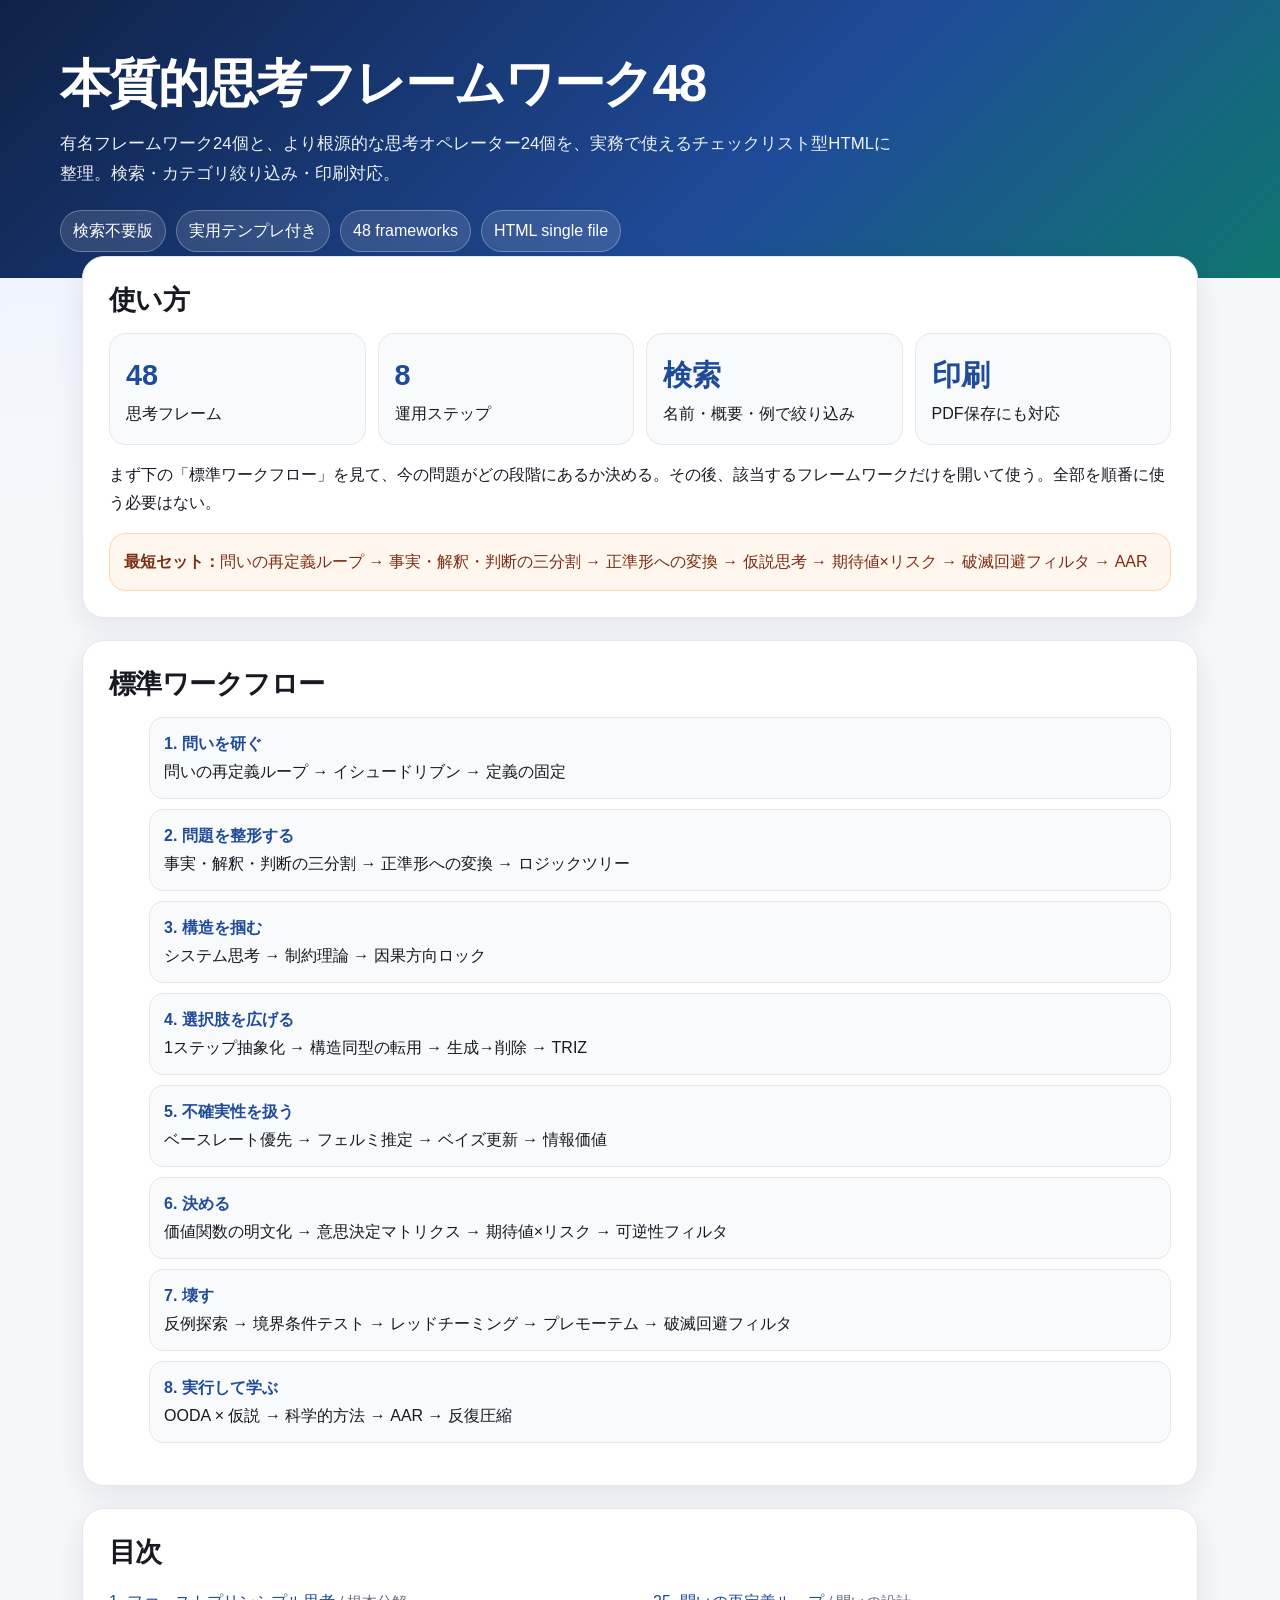
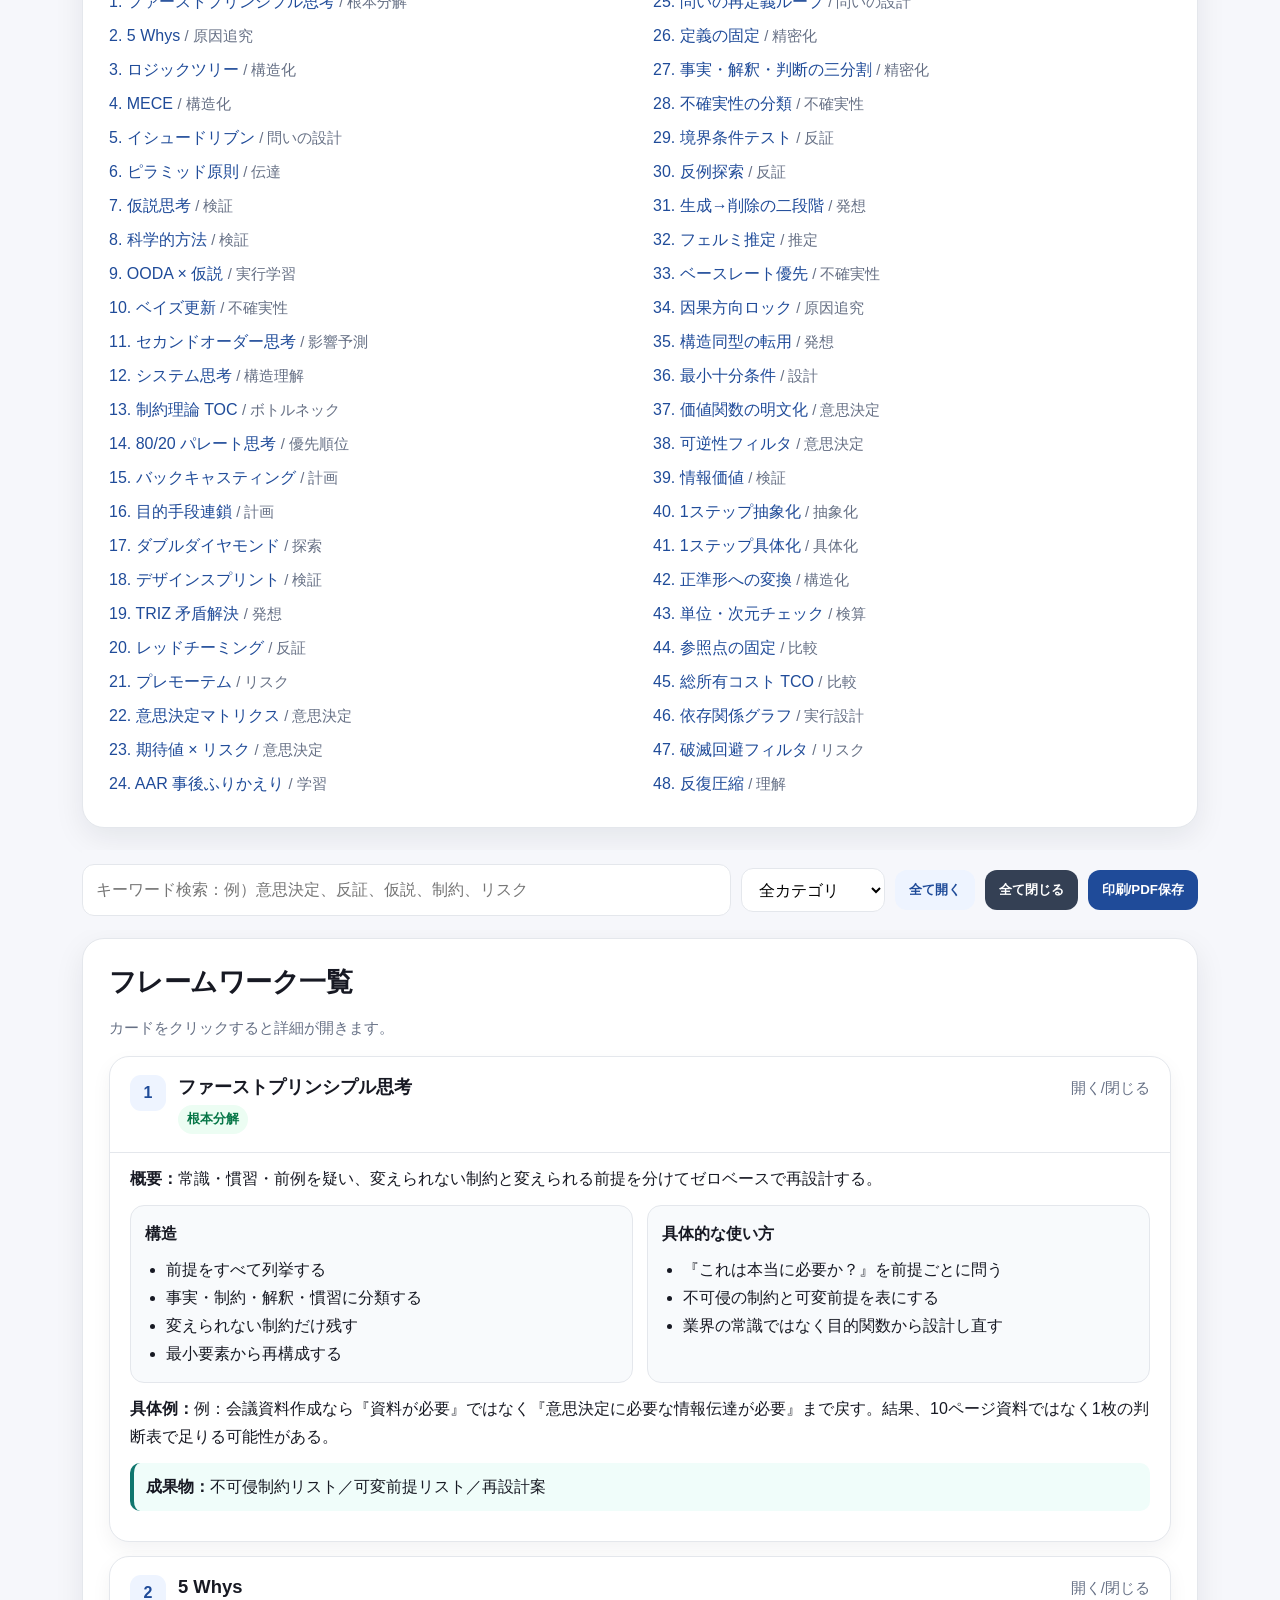
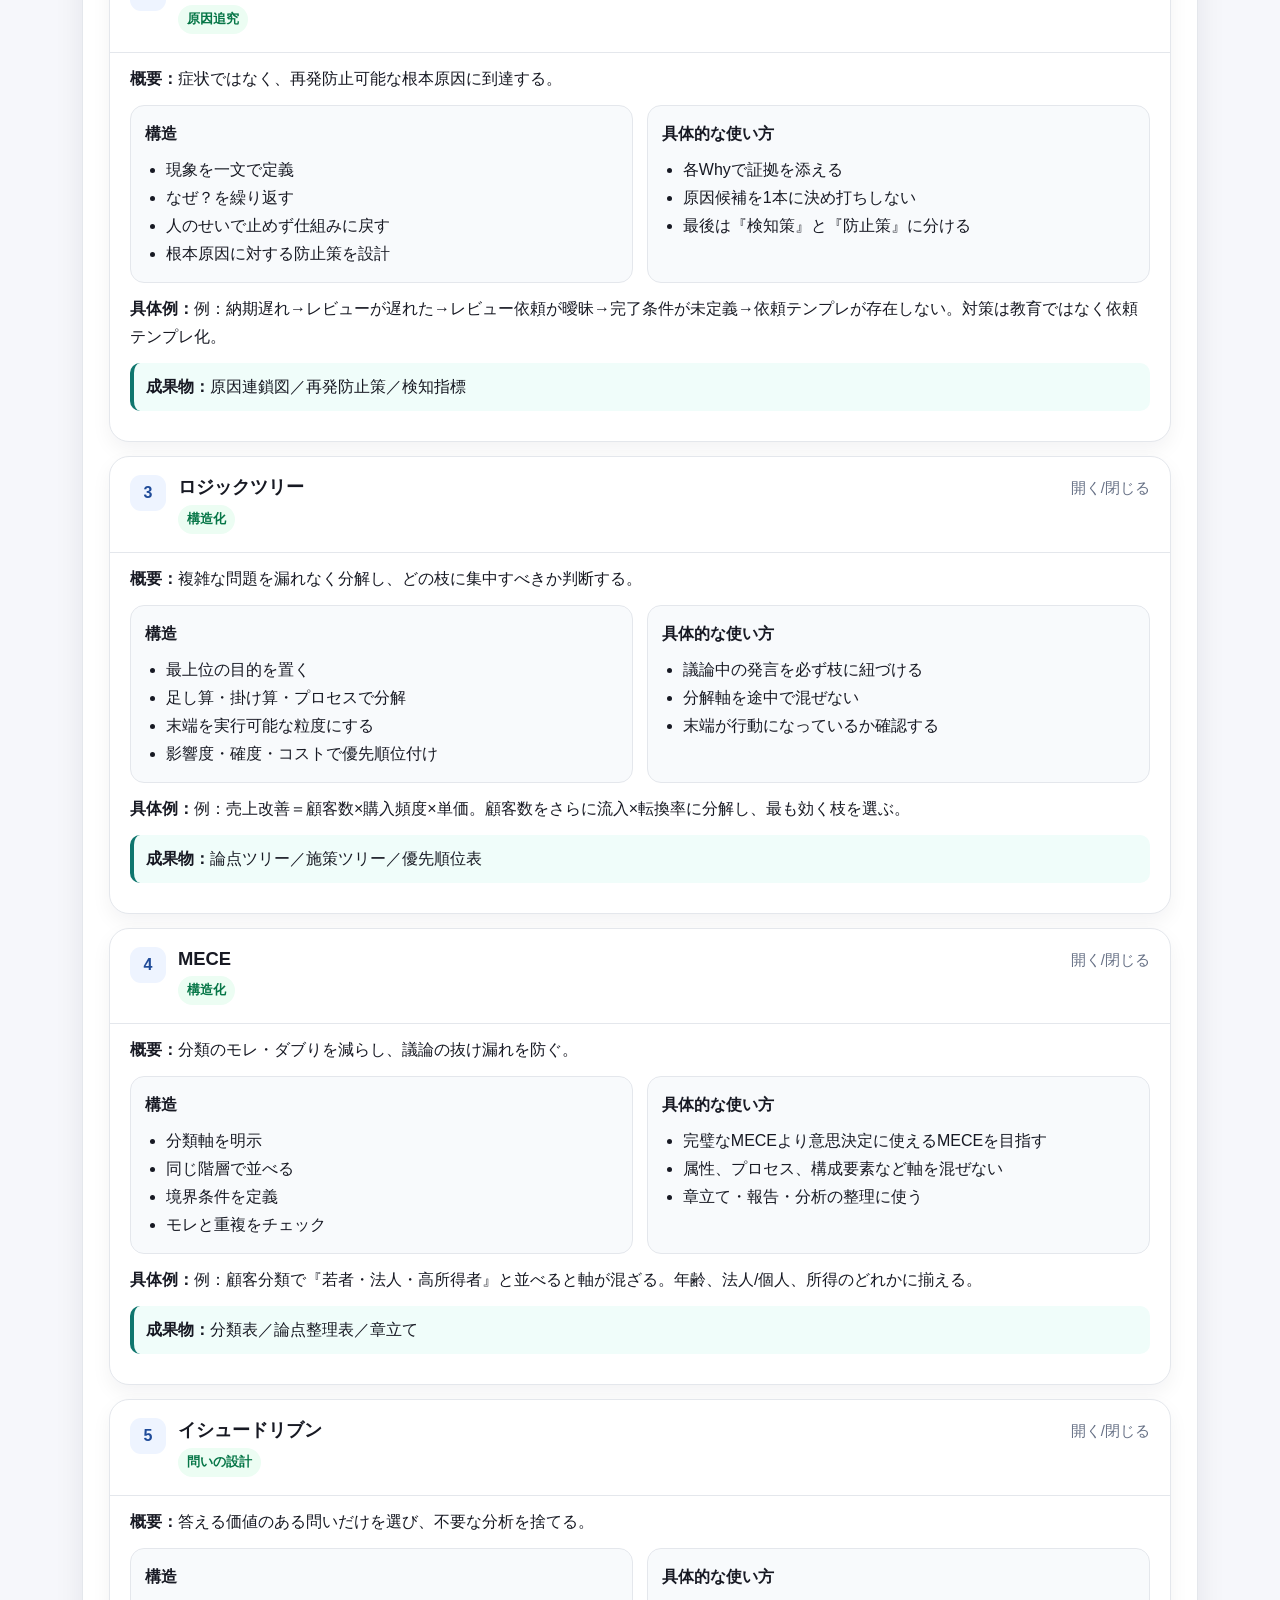
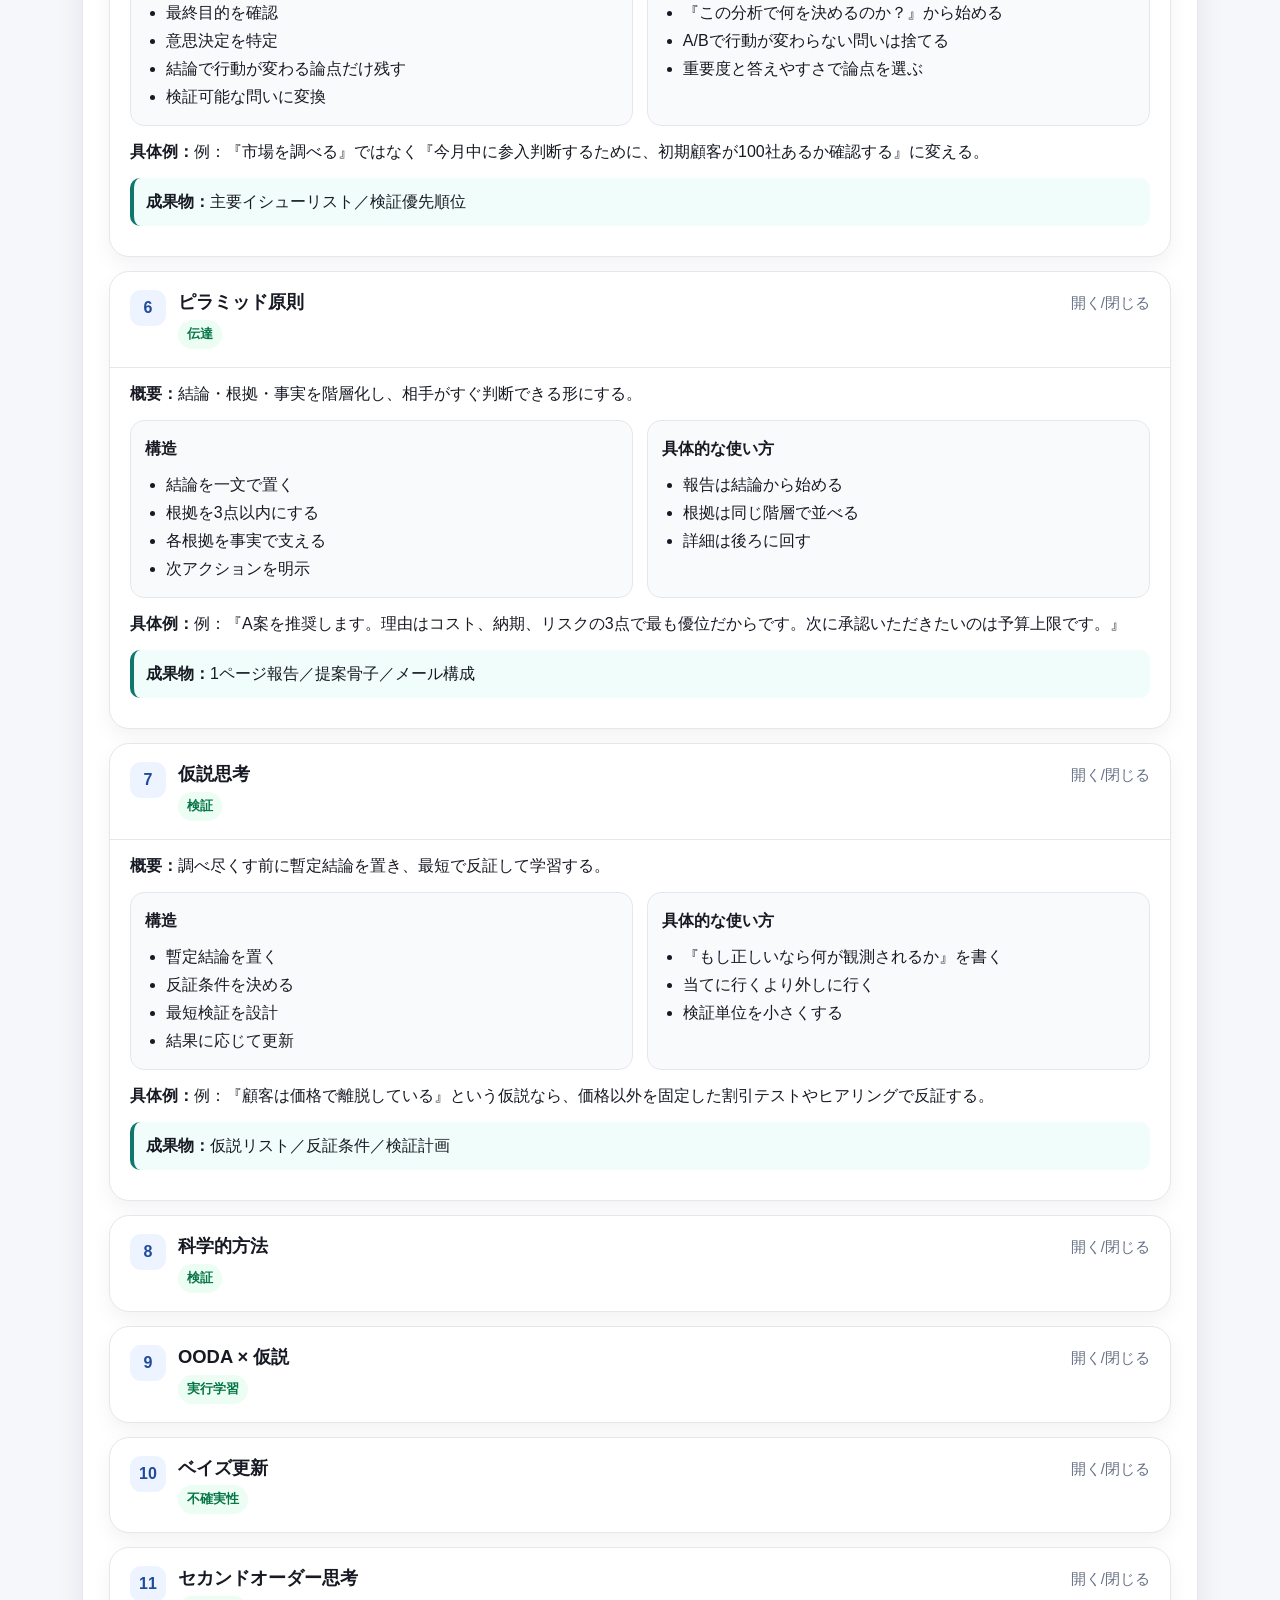
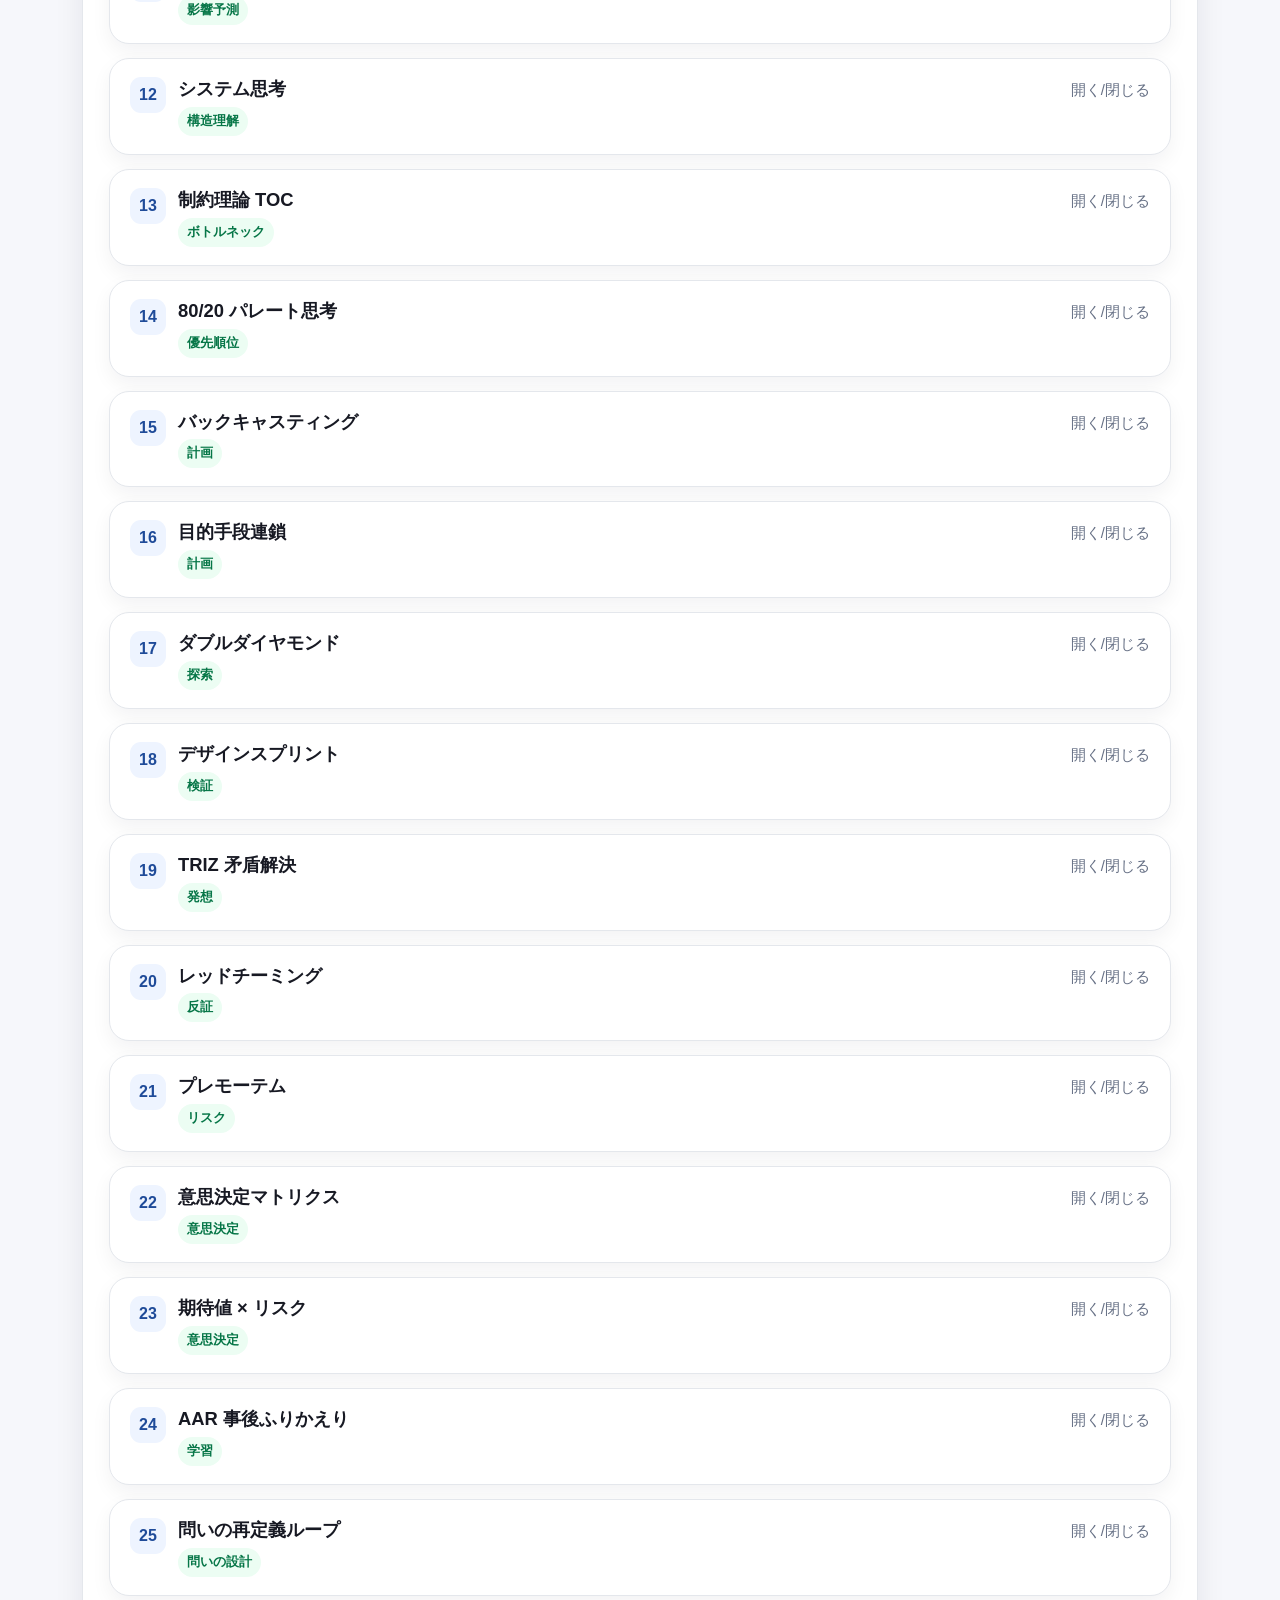
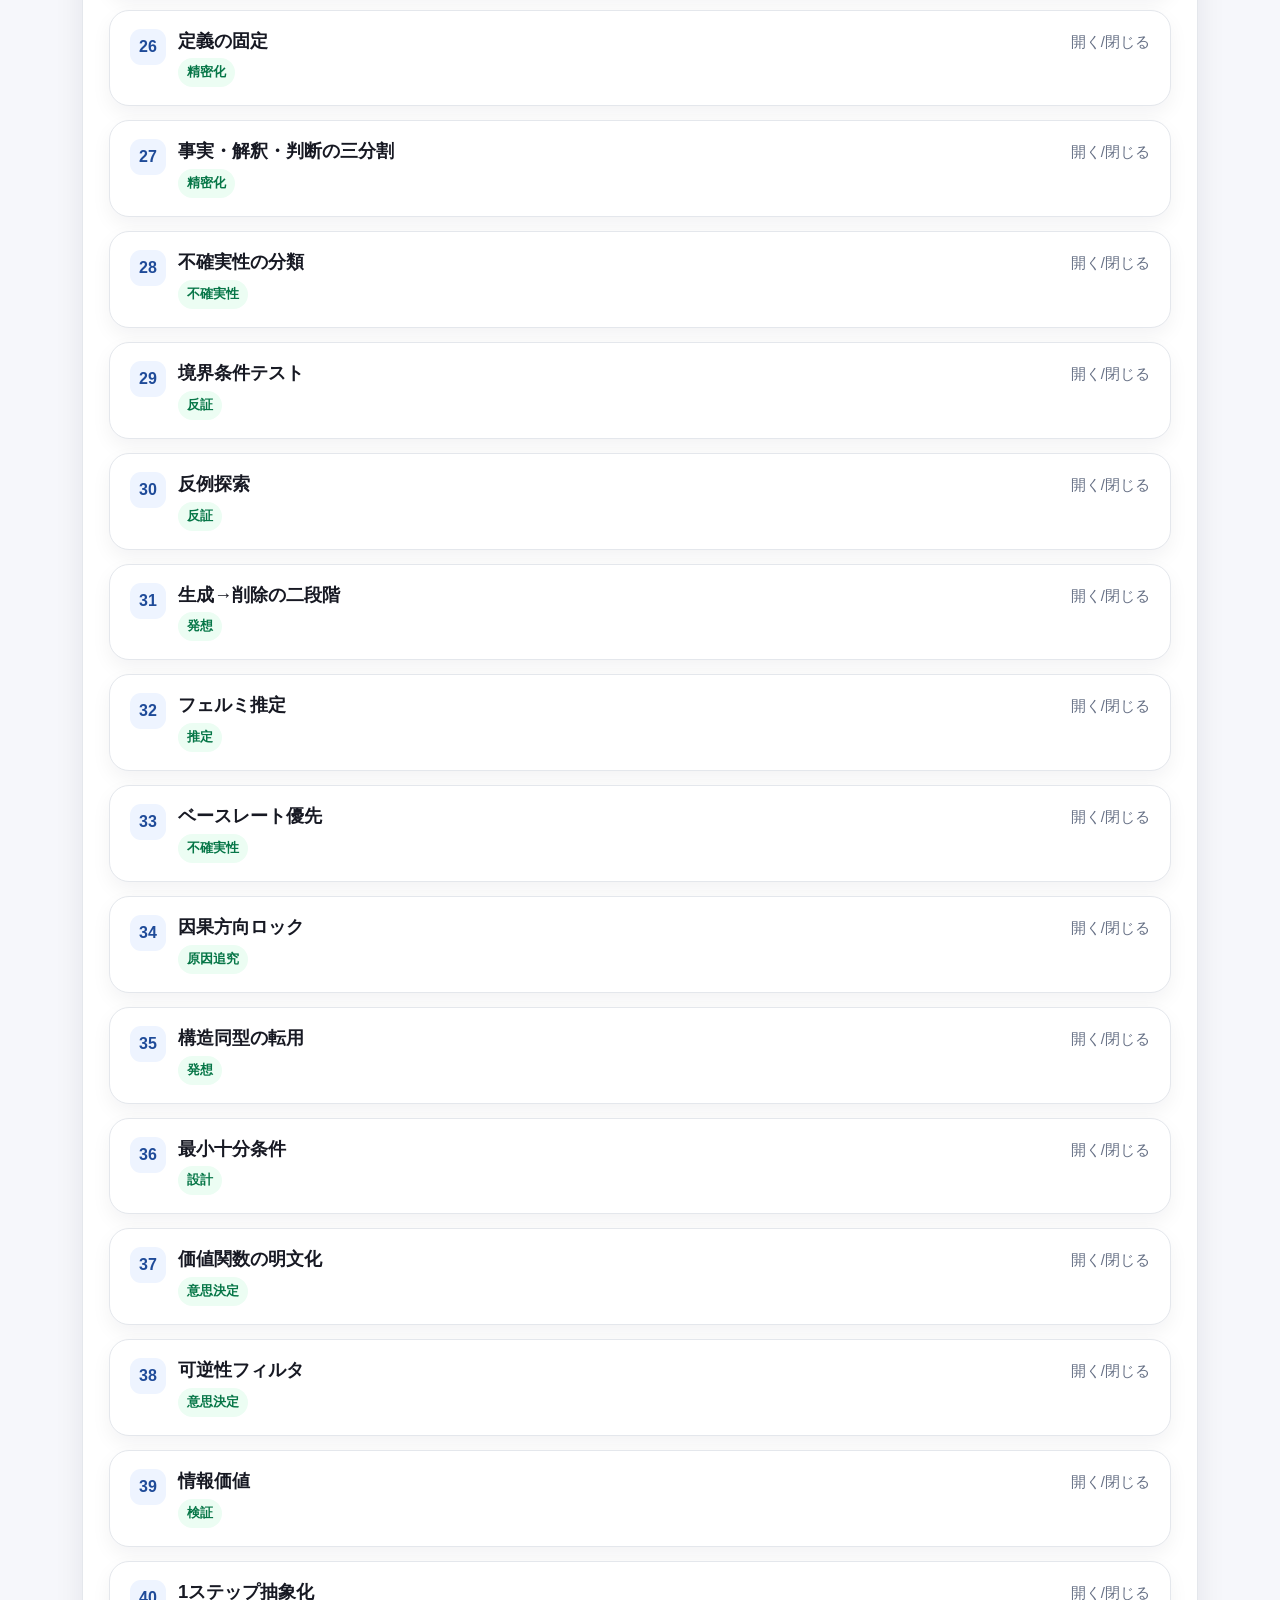
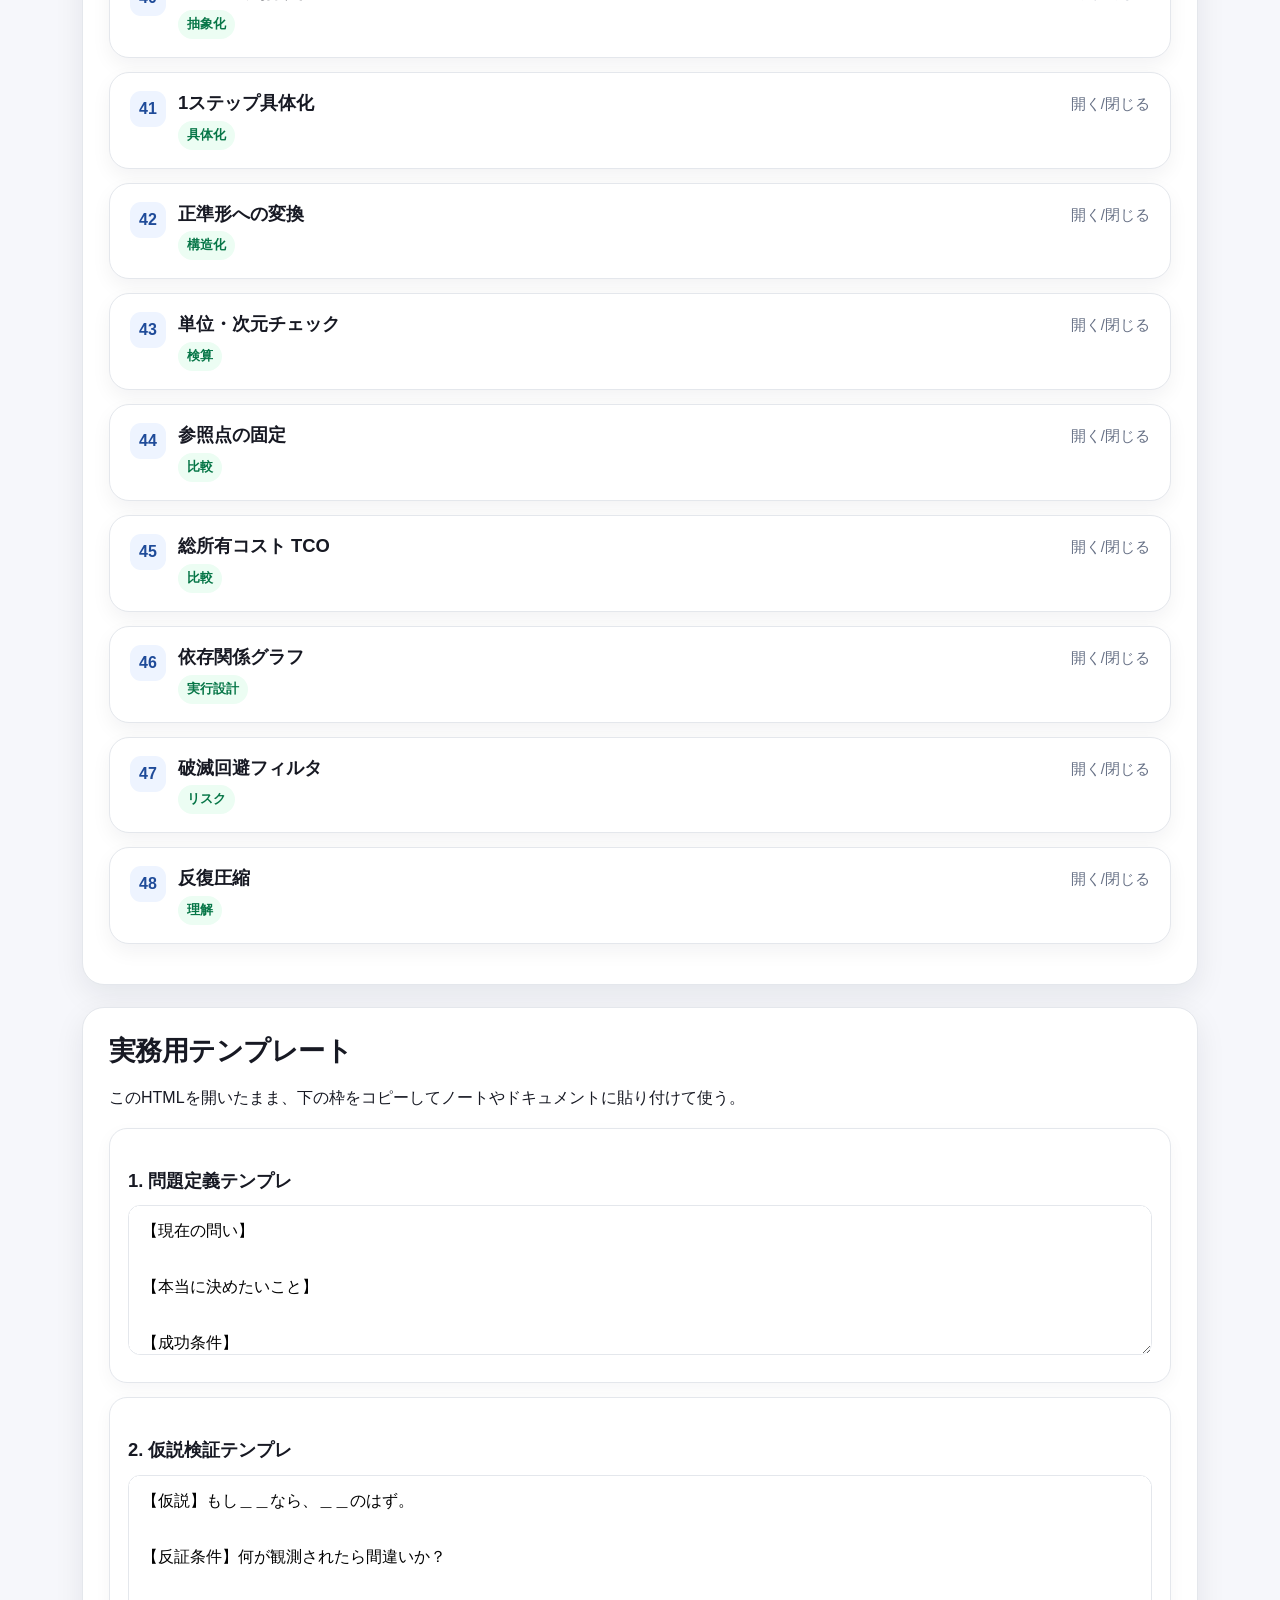
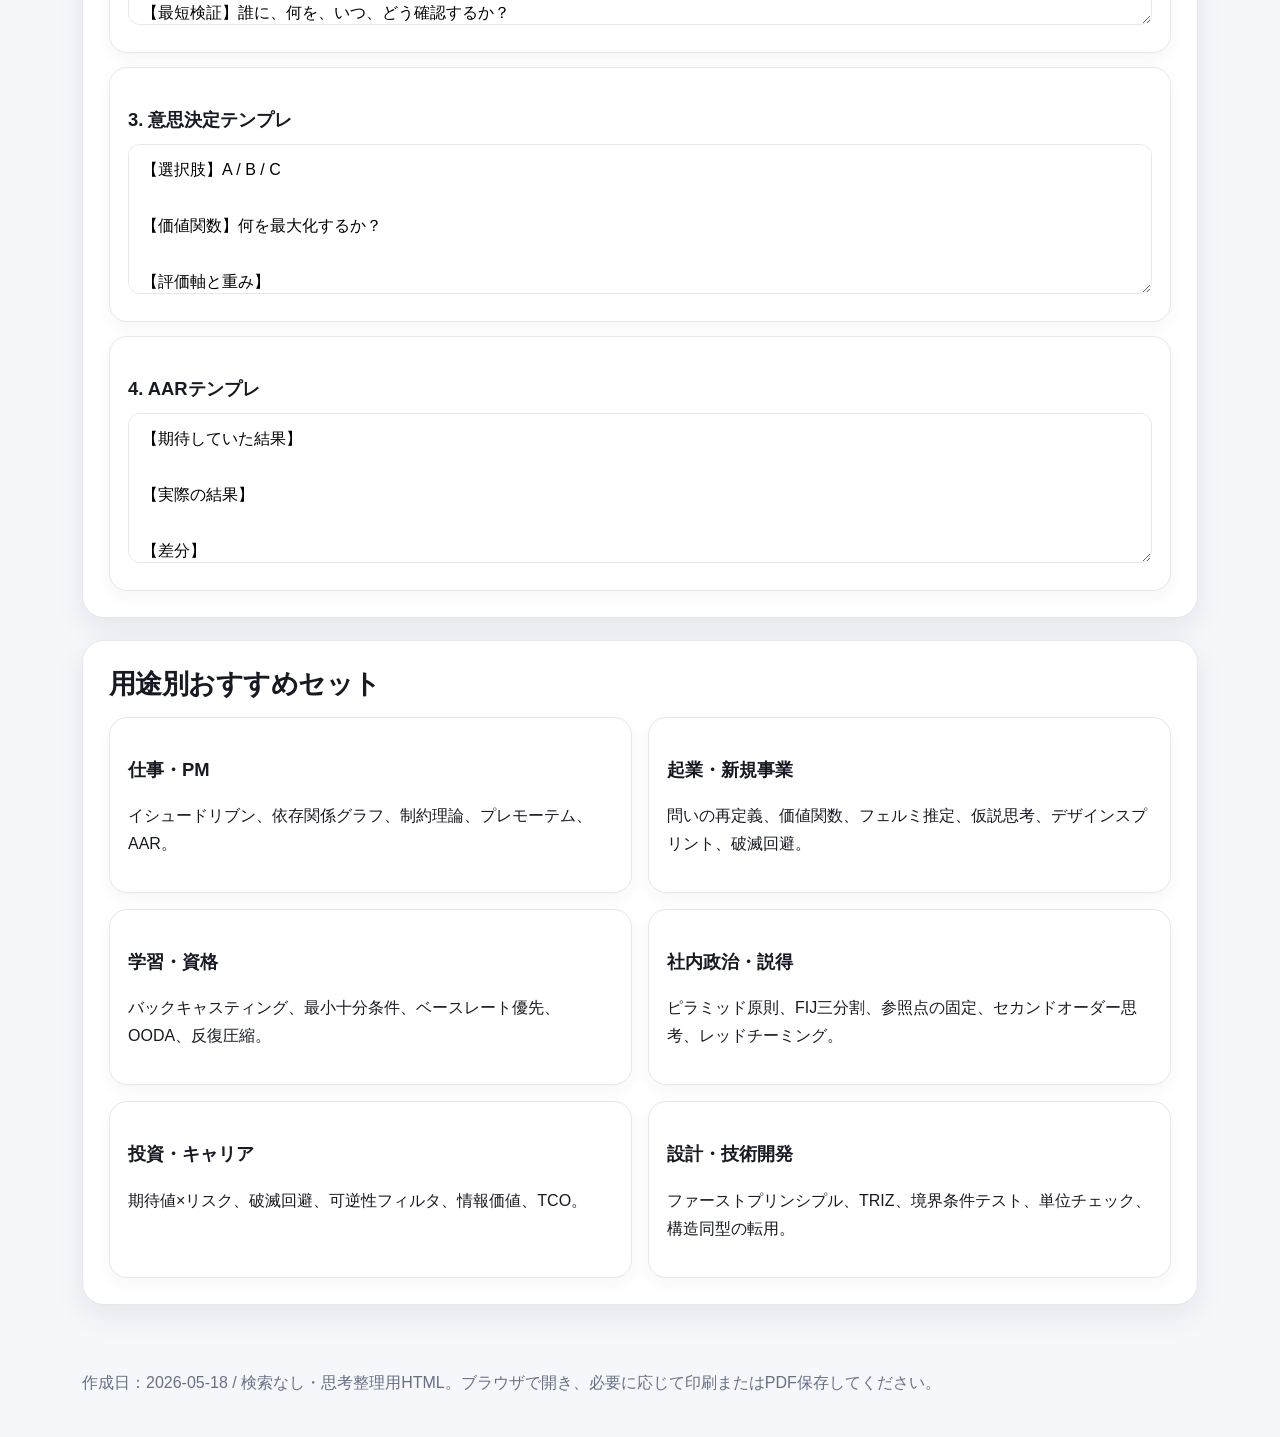
==== preview (1).html @ 5a3516f5 "Add files via upload" ====
<!doctype html>
<html lang="ja">
<head>
<meta charset="utf-8">
<meta name="viewport" content="width=device-width, initial-scale=1">
<title>本質的思考フレームワーク48 実用HTML</title>
<style>
:root {
  --bg: #f6f7fb;
  --panel: #ffffff;
  --text: #171923;
  --muted: #667085;
  --line: #e4e7ec;
  --accent: #1f4b99;
  --accent2: #0f766e;
  --danger: #9f1239;
  --chip: #eef4ff;
  --shadow: 0 10px 30px rgba(16,24,40,.08);
}
* { box-sizing: border-box; }
html { scroll-behavior: smooth; }
body {
  margin: 0;
  font-family: -apple-system, BlinkMacSystemFont, "Segoe UI", "Hiragino Kaku Gothic ProN", "Yu Gothic", Meiryo, sans-serif;
  color: var(--text);
  background: radial-gradient(circle at top left, #e9f2ff 0, transparent 34rem), var(--bg);
  line-height: 1.75;
}
header {
  padding: 56px 22px 26px;
  background: linear-gradient(135deg, #0f2147, #1f4b99 60%, #0f766e);
  color: white;
}
.header-inner { max-width: 1160px; margin: 0 auto; }
h1 { font-size: clamp(2rem, 4vw, 4rem); line-height: 1.1; margin: 0 0 14px; letter-spacing: -0.04em; }
.subtitle { font-size: 1.05rem; opacity: .92; max-width: 840px; }
.meta { display:flex; gap:10px; flex-wrap:wrap; margin-top:22px; }
.meta span { border:1px solid rgba(255,255,255,.28); padding:6px 12px; border-radius:999px; background:rgba(255,255,255,.12); }
main { max-width: 1160px; margin: -22px auto 64px; padding: 0 22px; }
.section { background: var(--panel); border:1px solid var(--line); border-radius: 22px; box-shadow: var(--shadow); padding: 26px; margin-bottom: 22px; }
h2 { font-size: 1.7rem; line-height: 1.25; margin: 0 0 16px; letter-spacing:-.02em; }
h3 { font-size: 1.15rem; margin: 18px 0 8px; }
.grid { display:grid; grid-template-columns: repeat(12, 1fr); gap: 16px; }
.card { grid-column: span 6; border:1px solid var(--line); border-radius:18px; padding:18px; background:#fff; box-shadow:0 6px 18px rgba(16,24,40,.04); }
.card.full { grid-column: 1 / -1; }
@media(max-width: 800px) { .card { grid-column: 1 / -1; } }
.controls { position: sticky; top: 0; z-index: 10; background:rgba(246,247,251,.92); backdrop-filter: blur(10px); padding: 14px 0; margin: 0 0 8px; }
.controls-inner { max-width: 1160px; margin:0 auto; display:flex; gap:10px; flex-wrap:wrap; align-items:center; }
input, select, textarea {
  border:1px solid var(--line); border-radius:12px; padding:11px 13px; font: inherit; background:white; min-height:44px;
}
input[type="search"] { flex: 1 1 320px; }
button, .btn {
  border:0; border-radius:12px; padding:11px 14px; font-weight:700; cursor:pointer; background:var(--accent); color:white; text-decoration:none; display:inline-flex; align-items:center; gap:6px;
}
button.secondary { background:#344054; }
button.ghost { background:#eef4ff; color:#1f4b99; }
.kpis { display:grid; grid-template-columns: repeat(4,1fr); gap:12px; }
.kpi { background:#f8fafc; border:1px solid var(--line); border-radius:16px; padding:16px; }
.kpi b { font-size:1.8rem; display:block; color:var(--accent); }
@media(max-width:800px) { .kpis { grid-template-columns: repeat(2,1fr); } }
.framework { border:1px solid var(--line); border-radius:20px; background:white; margin:14px 0; overflow:hidden; box-shadow:0 8px 20px rgba(16,24,40,.05); }
.fw-head { display:flex; gap:14px; align-items:flex-start; justify-content:space-between; padding:18px 20px; cursor:pointer; }
.fw-title { display:flex; gap:12px; align-items:flex-start; }
.num { width:36px; height:36px; display:grid; place-items:center; border-radius:11px; background:var(--chip); color:var(--accent); font-weight:800; flex:0 0 auto; }
.name { font-weight:800; font-size:1.15rem; line-height:1.35; }
.cat { display:inline-block; margin-top:5px; padding:3px 9px; border-radius:999px; background:#ecfdf3; color:#067647; font-size:.82rem; font-weight:700; }
.fw-body { display:none; border-top:1px solid var(--line); padding: 0 20px 18px; }
.framework.open .fw-body { display:block; }
.framework.hide { display:none; }
.fw-body p { margin: 12px 0; }
.cols { display:grid; grid-template-columns: repeat(2, 1fr); gap:14px; }
@media(max-width:800px) { .cols { grid-template-columns:1fr; } }
.box { background:#f8fafc; border:1px solid var(--line); border-radius:14px; padding:14px; }
ul { margin:8px 0 0; padding-left:1.3rem; }
.output { border-left:4px solid var(--accent2); padding:10px 12px; background:#f0fdfa; border-radius:10px; }
.workflow { counter-reset: step; }
.workflow li { margin: 10px 0; padding:12px 14px; border:1px solid var(--line); border-radius:14px; background:#f8fafc; list-style:none; }
.workflow b { color:var(--accent); }
.template { display:grid; grid-template-columns: repeat(2,1fr); gap:14px; }
@media(max-width:900px) { .template { grid-template-columns:1fr; } }
textarea { width:100%; min-height:150px; resize:vertical; }
.small { color:var(--muted); font-size:.93rem; }
.note { background:#fff7ed; border:1px solid #fed7aa; color:#7c2d12; border-radius:16px; padding:14px; }
footer { max-width:1160px; margin:0 auto 40px; padding:0 22px; color:var(--muted); }
.toc { columns: 2; column-gap: 26px; }
.toc a { display:block; color:#1f4b99; text-decoration:none; padding:3px 0; break-inside: avoid; }
@media(max-width:700px) { .toc { columns:1; } }
mark { background:#fef08a; padding:0 .15em; }
@media print {
  body { background:white; } header { background:#111827 !important; -webkit-print-color-adjust: exact; print-color-adjust: exact; }
  .controls, .no-print { display:none !important; }
  main { margin:20px auto; }
  .section, .framework { box-shadow:none; break-inside: avoid; }
  .fw-body { display:block !important; }
  a { color:inherit; text-decoration:none; }
}
</style>
</head>
<body>
<header>
  <div class="header-inner">
    <h1>本質的思考フレームワーク48</h1>
    <p class="subtitle">有名フレームワーク24個と、より根源的な思考オペレーター24個を、実務で使えるチェックリスト型HTMLに整理。検索・カテゴリ絞り込み・印刷対応。</p>
    <div class="meta"><span>検索不要版</span><span>実用テンプレ付き</span><span>48 frameworks</span><span>HTML single file</span></div>
  </div>
</header>
<main>
  <section class="section">
    <h2>使い方</h2>
    <div class="kpis">
      <div class="kpi"><b>48</b><span>思考フレーム</span></div>
      <div class="kpi"><b>8</b><span>運用ステップ</span></div>
      <div class="kpi"><b>検索</b><span>名前・概要・例で絞り込み</span></div>
      <div class="kpi"><b>印刷</b><span>PDF保存にも対応</span></div>
    </div>
    <p>まず下の「標準ワークフロー」を見て、今の問題がどの段階にあるか決める。その後、該当するフレームワークだけを開いて使う。全部を順番に使う必要はない。</p>
    <div class="note"><b>最短セット：</b>問いの再定義ループ → 事実・解釈・判断の三分割 → 正準形への変換 → 仮説思考 → 期待値×リスク → 破滅回避フィルタ → AAR</div>
  </section>

  <section class="section">
    <h2>標準ワークフロー</h2>
    <ol class="workflow">
      <li><b>1. 問いを研ぐ</b><br>問いの再定義ループ → イシュードリブン → 定義の固定</li><li><b>2. 問題を整形する</b><br>事実・解釈・判断の三分割 → 正準形への変換 → ロジックツリー</li><li><b>3. 構造を掴む</b><br>システム思考 → 制約理論 → 因果方向ロック</li><li><b>4. 選択肢を広げる</b><br>1ステップ抽象化 → 構造同型の転用 → 生成→削除 → TRIZ</li><li><b>5. 不確実性を扱う</b><br>ベースレート優先 → フェルミ推定 → ベイズ更新 → 情報価値</li><li><b>6. 決める</b><br>価値関数の明文化 → 意思決定マトリクス → 期待値×リスク → 可逆性フィルタ</li><li><b>7. 壊す</b><br>反例探索 → 境界条件テスト → レッドチーミング → プレモーテム → 破滅回避フィルタ</li><li><b>8. 実行して学ぶ</b><br>OODA × 仮説 → 科学的方法 → AAR → 反復圧縮</li>
    </ol>
  </section>

  <section class="section">
    <h2>目次</h2>
    <div class="toc">
      <a href="#fw-1">1. ファーストプリンシプル思考 <span class="small">/ 根本分解</span></a><a href="#fw-2">2. 5 Whys <span class="small">/ 原因追究</span></a><a href="#fw-3">3. ロジックツリー <span class="small">/ 構造化</span></a><a href="#fw-4">4. MECE <span class="small">/ 構造化</span></a><a href="#fw-5">5. イシュードリブン <span class="small">/ 問いの設計</span></a><a href="#fw-6">6. ピラミッド原則 <span class="small">/ 伝達</span></a><a href="#fw-7">7. 仮説思考 <span class="small">/ 検証</span></a><a href="#fw-8">8. 科学的方法 <span class="small">/ 検証</span></a><a href="#fw-9">9. OODA × 仮説 <span class="small">/ 実行学習</span></a><a href="#fw-10">10. ベイズ更新 <span class="small">/ 不確実性</span></a><a href="#fw-11">11. セカンドオーダー思考 <span class="small">/ 影響予測</span></a><a href="#fw-12">12. システム思考 <span class="small">/ 構造理解</span></a><a href="#fw-13">13. 制約理論 TOC <span class="small">/ ボトルネック</span></a><a href="#fw-14">14. 80/20 パレート思考 <span class="small">/ 優先順位</span></a><a href="#fw-15">15. バックキャスティング <span class="small">/ 計画</span></a><a href="#fw-16">16. 目的手段連鎖 <span class="small">/ 計画</span></a><a href="#fw-17">17. ダブルダイヤモンド <span class="small">/ 探索</span></a><a href="#fw-18">18. デザインスプリント <span class="small">/ 検証</span></a><a href="#fw-19">19. TRIZ 矛盾解決 <span class="small">/ 発想</span></a><a href="#fw-20">20. レッドチーミング <span class="small">/ 反証</span></a><a href="#fw-21">21. プレモーテム <span class="small">/ リスク</span></a><a href="#fw-22">22. 意思決定マトリクス <span class="small">/ 意思決定</span></a><a href="#fw-23">23. 期待値 × リスク <span class="small">/ 意思決定</span></a><a href="#fw-24">24. AAR 事後ふりかえり <span class="small">/ 学習</span></a><a href="#fw-25">25. 問いの再定義ループ <span class="small">/ 問いの設計</span></a><a href="#fw-26">26. 定義の固定 <span class="small">/ 精密化</span></a><a href="#fw-27">27. 事実・解釈・判断の三分割 <span class="small">/ 精密化</span></a><a href="#fw-28">28. 不確実性の分類 <span class="small">/ 不確実性</span></a><a href="#fw-29">29. 境界条件テスト <span class="small">/ 反証</span></a><a href="#fw-30">30. 反例探索 <span class="small">/ 反証</span></a><a href="#fw-31">31. 生成→削除の二段階 <span class="small">/ 発想</span></a><a href="#fw-32">32. フェルミ推定 <span class="small">/ 推定</span></a><a href="#fw-33">33. ベースレート優先 <span class="small">/ 不確実性</span></a><a href="#fw-34">34. 因果方向ロック <span class="small">/ 原因追究</span></a><a href="#fw-35">35. 構造同型の転用 <span class="small">/ 発想</span></a><a href="#fw-36">36. 最小十分条件 <span class="small">/ 設計</span></a><a href="#fw-37">37. 価値関数の明文化 <span class="small">/ 意思決定</span></a><a href="#fw-38">38. 可逆性フィルタ <span class="small">/ 意思決定</span></a><a href="#fw-39">39. 情報価値 <span class="small">/ 検証</span></a><a href="#fw-40">40. 1ステップ抽象化 <span class="small">/ 抽象化</span></a><a href="#fw-41">41. 1ステップ具体化 <span class="small">/ 具体化</span></a><a href="#fw-42">42. 正準形への変換 <span class="small">/ 構造化</span></a><a href="#fw-43">43. 単位・次元チェック <span class="small">/ 検算</span></a><a href="#fw-44">44. 参照点の固定 <span class="small">/ 比較</span></a><a href="#fw-45">45. 総所有コスト TCO <span class="small">/ 比較</span></a><a href="#fw-46">46. 依存関係グラフ <span class="small">/ 実行設計</span></a><a href="#fw-47">47. 破滅回避フィルタ <span class="small">/ リスク</span></a><a href="#fw-48">48. 反復圧縮 <span class="small">/ 理解</span></a>
    </div>
  </section>

  <div class="controls no-print">
    <div class="controls-inner">
      <input id="search" type="search" placeholder="キーワード検索：例）意思決定、反証、仮説、制約、リスク">
      <select id="category">
        <option value="">全カテゴリ</option>
        <option value="ボトルネック">ボトルネック</option><option value="リスク">リスク</option><option value="不確実性">不確実性</option><option value="伝達">伝達</option><option value="優先順位">優先順位</option><option value="具体化">具体化</option><option value="原因追究">原因追究</option><option value="反証">反証</option><option value="問いの設計">問いの設計</option><option value="学習">学習</option><option value="実行学習">実行学習</option><option value="実行設計">実行設計</option><option value="影響予測">影響予測</option><option value="意思決定">意思決定</option><option value="抽象化">抽象化</option><option value="探索">探索</option><option value="推定">推定</option><option value="根本分解">根本分解</option><option value="検算">検算</option><option value="検証">検証</option><option value="構造化">構造化</option><option value="構造理解">構造理解</option><option value="比較">比較</option><option value="理解">理解</option><option value="発想">発想</option><option value="精密化">精密化</option><option value="計画">計画</option><option value="設計">設計</option>
      </select>
      <button class="ghost" onclick="expandAll()">全て開く</button>
      <button class="secondary" onclick="collapseAll()">全て閉じる</button>
      <button onclick="window.print()">印刷/PDF保存</button>
    </div>
  </div>

  <section class="section" id="frameworks">
    <h2>フレームワーク一覧</h2>
    <p class="small">カードをクリックすると詳細が開きます。</p>
    
    <article class="framework" id="fw-1" data-category="根本分解" data-text="ファーストプリンシプル思考 根本分解 常識・慣習・前例を疑い、変えられない制約と変えられる前提を分けてゼロベースで再設計する。 例：会議資料作成なら『資料が必要』ではなく『意思決定に必要な情報伝達が必要』まで戻す。結果、10ページ資料ではなく1枚の判断表で足りる可能性がある。 前提をすべて列挙する 事実・制約・解釈・慣習に分類する 変えられない制約だけ残す 最小要素から再構成する 『これは本当に必要か？』を前提ごとに問う 不可侵の制約と可変前提を表にする 業界の常識ではなく目的関数から設計し直す">
      <div class="fw-head" onclick="toggleFw(this)">
        <div class="fw-title">
          <div class="num">1</div>
          <div><div class="name">ファーストプリンシプル思考</div><span class="cat">根本分解</span></div>
        </div>
        <div class="small">開く/閉じる</div>
      </div>
      <div class="fw-body">
        <p><b>概要：</b>常識・慣習・前例を疑い、変えられない制約と変えられる前提を分けてゼロベースで再設計する。</p>
        <div class="cols">
          <div class="box"><b>構造</b><ul><li>前提をすべて列挙する</li><li>事実・制約・解釈・慣習に分類する</li><li>変えられない制約だけ残す</li><li>最小要素から再構成する</li></ul></div>
          <div class="box"><b>具体的な使い方</b><ul><li>『これは本当に必要か？』を前提ごとに問う</li><li>不可侵の制約と可変前提を表にする</li><li>業界の常識ではなく目的関数から設計し直す</li></ul></div>
        </div>
        <p><b>具体例：</b>例：会議資料作成なら『資料が必要』ではなく『意思決定に必要な情報伝達が必要』まで戻す。結果、10ページ資料ではなく1枚の判断表で足りる可能性がある。</p>
        <p class="output"><b>成果物：</b>不可侵制約リスト／可変前提リスト／再設計案</p>
      </div>
    </article>
    
    <article class="framework" id="fw-2" data-category="原因追究" data-text="5 whys 原因追究 症状ではなく、再発防止可能な根本原因に到達する。 例：納期遅れ→レビューが遅れた→レビュー依頼が曖昧→完了条件が未定義→依頼テンプレが存在しない。対策は教育ではなく依頼テンプレ化。 現象を一文で定義 なぜ？を繰り返す 人のせいで止めず仕組みに戻す 根本原因に対する防止策を設計 各whyで証拠を添える 原因候補を1本に決め打ちしない 最後は『検知策』と『防止策』に分ける">
      <div class="fw-head" onclick="toggleFw(this)">
        <div class="fw-title">
          <div class="num">2</div>
          <div><div class="name">5 Whys</div><span class="cat">原因追究</span></div>
        </div>
        <div class="small">開く/閉じる</div>
      </div>
      <div class="fw-body">
        <p><b>概要：</b>症状ではなく、再発防止可能な根本原因に到達する。</p>
        <div class="cols">
          <div class="box"><b>構造</b><ul><li>現象を一文で定義</li><li>なぜ？を繰り返す</li><li>人のせいで止めず仕組みに戻す</li><li>根本原因に対する防止策を設計</li></ul></div>
          <div class="box"><b>具体的な使い方</b><ul><li>各Whyで証拠を添える</li><li>原因候補を1本に決め打ちしない</li><li>最後は『検知策』と『防止策』に分ける</li></ul></div>
        </div>
        <p><b>具体例：</b>例：納期遅れ→レビューが遅れた→レビュー依頼が曖昧→完了条件が未定義→依頼テンプレが存在しない。対策は教育ではなく依頼テンプレ化。</p>
        <p class="output"><b>成果物：</b>原因連鎖図／再発防止策／検知指標</p>
      </div>
    </article>
    
    <article class="framework" id="fw-3" data-category="構造化" data-text="ロジックツリー 構造化 複雑な問題を漏れなく分解し、どの枝に集中すべきか判断する。 例：売上改善＝顧客数×購入頻度×単価。顧客数をさらに流入×転換率に分解し、最も効く枝を選ぶ。 最上位の目的を置く 足し算・掛け算・プロセスで分解 末端を実行可能な粒度にする 影響度・確度・コストで優先順位付け 議論中の発言を必ず枝に紐づける 分解軸を途中で混ぜない 末端が行動になっているか確認する">
      <div class="fw-head" onclick="toggleFw(this)">
        <div class="fw-title">
          <div class="num">3</div>
          <div><div class="name">ロジックツリー</div><span class="cat">構造化</span></div>
        </div>
        <div class="small">開く/閉じる</div>
      </div>
      <div class="fw-body">
        <p><b>概要：</b>複雑な問題を漏れなく分解し、どの枝に集中すべきか判断する。</p>
        <div class="cols">
          <div class="box"><b>構造</b><ul><li>最上位の目的を置く</li><li>足し算・掛け算・プロセスで分解</li><li>末端を実行可能な粒度にする</li><li>影響度・確度・コストで優先順位付け</li></ul></div>
          <div class="box"><b>具体的な使い方</b><ul><li>議論中の発言を必ず枝に紐づける</li><li>分解軸を途中で混ぜない</li><li>末端が行動になっているか確認する</li></ul></div>
        </div>
        <p><b>具体例：</b>例：売上改善＝顧客数×購入頻度×単価。顧客数をさらに流入×転換率に分解し、最も効く枝を選ぶ。</p>
        <p class="output"><b>成果物：</b>論点ツリー／施策ツリー／優先順位表</p>
      </div>
    </article>
    
    <article class="framework" id="fw-4" data-category="構造化" data-text="mece 構造化 分類のモレ・ダブりを減らし、議論の抜け漏れを防ぐ。 例：顧客分類で『若者・法人・高所得者』と並べると軸が混ざる。年齢、法人/個人、所得のどれかに揃える。 分類軸を明示 同じ階層で並べる 境界条件を定義 モレと重複をチェック 完璧なmeceより意思決定に使えるmeceを目指す 属性、プロセス、構成要素など軸を混ぜない 章立て・報告・分析の整理に使う">
      <div class="fw-head" onclick="toggleFw(this)">
        <div class="fw-title">
          <div class="num">4</div>
          <div><div class="name">MECE</div><span class="cat">構造化</span></div>
        </div>
        <div class="small">開く/閉じる</div>
      </div>
      <div class="fw-body">
        <p><b>概要：</b>分類のモレ・ダブりを減らし、議論の抜け漏れを防ぐ。</p>
        <div class="cols">
          <div class="box"><b>構造</b><ul><li>分類軸を明示</li><li>同じ階層で並べる</li><li>境界条件を定義</li><li>モレと重複をチェック</li></ul></div>
          <div class="box"><b>具体的な使い方</b><ul><li>完璧なMECEより意思決定に使えるMECEを目指す</li><li>属性、プロセス、構成要素など軸を混ぜない</li><li>章立て・報告・分析の整理に使う</li></ul></div>
        </div>
        <p><b>具体例：</b>例：顧客分類で『若者・法人・高所得者』と並べると軸が混ざる。年齢、法人/個人、所得のどれかに揃える。</p>
        <p class="output"><b>成果物：</b>分類表／論点整理表／章立て</p>
      </div>
    </article>
    
    <article class="framework" id="fw-5" data-category="問いの設計" data-text="イシュードリブン 問いの設計 答える価値のある問いだけを選び、不要な分析を捨てる。 例：『市場を調べる』ではなく『今月中に参入判断するために、初期顧客が100社あるか確認する』に変える。 最終目的を確認 意思決定を特定 結論で行動が変わる論点だけ残す 検証可能な問いに変換 『この分析で何を決めるのか？』から始める a/bで行動が変わらない問いは捨てる 重要度と答えやすさで論点を選ぶ">
      <div class="fw-head" onclick="toggleFw(this)">
        <div class="fw-title">
          <div class="num">5</div>
          <div><div class="name">イシュードリブン</div><span class="cat">問いの設計</span></div>
        </div>
        <div class="small">開く/閉じる</div>
      </div>
      <div class="fw-body">
        <p><b>概要：</b>答える価値のある問いだけを選び、不要な分析を捨てる。</p>
        <div class="cols">
          <div class="box"><b>構造</b><ul><li>最終目的を確認</li><li>意思決定を特定</li><li>結論で行動が変わる論点だけ残す</li><li>検証可能な問いに変換</li></ul></div>
          <div class="box"><b>具体的な使い方</b><ul><li>『この分析で何を決めるのか？』から始める</li><li>A/Bで行動が変わらない問いは捨てる</li><li>重要度と答えやすさで論点を選ぶ</li></ul></div>
        </div>
        <p><b>具体例：</b>例：『市場を調べる』ではなく『今月中に参入判断するために、初期顧客が100社あるか確認する』に変える。</p>
        <p class="output"><b>成果物：</b>主要イシューリスト／検証優先順位</p>
      </div>
    </article>
    
    <article class="framework" id="fw-6" data-category="伝達" data-text="ピラミッド原則 伝達 結論・根拠・事実を階層化し、相手がすぐ判断できる形にする。 例：『a案を推奨します。理由はコスト、納期、リスクの3点で最も優位だからです。次に承認いただきたいのは予算上限です。』 結論を一文で置く 根拠を3点以内にする 各根拠を事実で支える 次アクションを明示 報告は結論から始める 根拠は同じ階層で並べる 詳細は後ろに回す">
      <div class="fw-head" onclick="toggleFw(this)">
        <div class="fw-title">
          <div class="num">6</div>
          <div><div class="name">ピラミッド原則</div><span class="cat">伝達</span></div>
        </div>
        <div class="small">開く/閉じる</div>
      </div>
      <div class="fw-body">
        <p><b>概要：</b>結論・根拠・事実を階層化し、相手がすぐ判断できる形にする。</p>
        <div class="cols">
          <div class="box"><b>構造</b><ul><li>結論を一文で置く</li><li>根拠を3点以内にする</li><li>各根拠を事実で支える</li><li>次アクションを明示</li></ul></div>
          <div class="box"><b>具体的な使い方</b><ul><li>報告は結論から始める</li><li>根拠は同じ階層で並べる</li><li>詳細は後ろに回す</li></ul></div>
        </div>
        <p><b>具体例：</b>例：『A案を推奨します。理由はコスト、納期、リスクの3点で最も優位だからです。次に承認いただきたいのは予算上限です。』</p>
        <p class="output"><b>成果物：</b>1ページ報告／提案骨子／メール構成</p>
      </div>
    </article>
    
    <article class="framework" id="fw-7" data-category="検証" data-text="仮説思考 検証 調べ尽くす前に暫定結論を置き、最短で反証して学習する。 例：『顧客は価格で離脱している』という仮説なら、価格以外を固定した割引テストやヒアリングで反証する。 暫定結論を置く 反証条件を決める 最短検証を設計 結果に応じて更新 『もし正しいなら何が観測されるか』を書く 当てに行くより外しに行く 検証単位を小さくする">
      <div class="fw-head" onclick="toggleFw(this)">
        <div class="fw-title">
          <div class="num">7</div>
          <div><div class="name">仮説思考</div><span class="cat">検証</span></div>
        </div>
        <div class="small">開く/閉じる</div>
      </div>
      <div class="fw-body">
        <p><b>概要：</b>調べ尽くす前に暫定結論を置き、最短で反証して学習する。</p>
        <div class="cols">
          <div class="box"><b>構造</b><ul><li>暫定結論を置く</li><li>反証条件を決める</li><li>最短検証を設計</li><li>結果に応じて更新</li></ul></div>
          <div class="box"><b>具体的な使い方</b><ul><li>『もし正しいなら何が観測されるか』を書く</li><li>当てに行くより外しに行く</li><li>検証単位を小さくする</li></ul></div>
        </div>
        <p><b>具体例：</b>例：『顧客は価格で離脱している』という仮説なら、価格以外を固定した割引テストやヒアリングで反証する。</p>
        <p class="output"><b>成果物：</b>仮説リスト／反証条件／検証計画</p>
      </div>
    </article>
    
    <article class="framework" id="fw-8" data-category="検証" data-text="科学的方法 検証 観察・仮説・実験・解釈を分け、再現性ある学習を行う。 例：業務改善案を全体導入せず、1チームだけで2週間試し、処理時間とミス率を比較する。 観察 仮説 実験 結果 解釈 次の仮説 対照群または比較対象を置く 結果と解釈を混ぜない 失敗も学習として記録する">
      <div class="fw-head" onclick="toggleFw(this)">
        <div class="fw-title">
          <div class="num">8</div>
          <div><div class="name">科学的方法</div><span class="cat">検証</span></div>
        </div>
        <div class="small">開く/閉じる</div>
      </div>
      <div class="fw-body">
        <p><b>概要：</b>観察・仮説・実験・解釈を分け、再現性ある学習を行う。</p>
        <div class="cols">
          <div class="box"><b>構造</b><ul><li>観察</li><li>仮説</li><li>実験</li><li>結果</li><li>解釈</li><li>次の仮説</li></ul></div>
          <div class="box"><b>具体的な使い方</b><ul><li>対照群または比較対象を置く</li><li>結果と解釈を混ぜない</li><li>失敗も学習として記録する</li></ul></div>
        </div>
        <p><b>具体例：</b>例：業務改善案を全体導入せず、1チームだけで2週間試し、処理時間とミス率を比較する。</p>
        <p class="output"><b>成果物：</b>実験ログ／比較結果／学習メモ</p>
      </div>
    </article>
    
    <article class="framework" id="fw-9" data-category="実行学習" data-text="ooda × 仮説 実行学習 変化の速い状況で、計画より観察と更新を重視して高速に動く。 例：新規企画で最初から仕様を固めず、顧客反応を毎週取り、次週の仮説を更新する。 observe：観察 orient：意味づけ decide：決定 act：行動 週次でoodaを何周したか見る orientでフレームワークを使う 完璧な計画より小さい行動を優先">
      <div class="fw-head" onclick="toggleFw(this)">
        <div class="fw-title">
          <div class="num">9</div>
          <div><div class="name">OODA × 仮説</div><span class="cat">実行学習</span></div>
        </div>
        <div class="small">開く/閉じる</div>
      </div>
      <div class="fw-body">
        <p><b>概要：</b>変化の速い状況で、計画より観察と更新を重視して高速に動く。</p>
        <div class="cols">
          <div class="box"><b>構造</b><ul><li>Observe：観察</li><li>Orient：意味づけ</li><li>Decide：決定</li><li>Act：行動</li></ul></div>
          <div class="box"><b>具体的な使い方</b><ul><li>週次でOODAを何周したか見る</li><li>Orientでフレームワークを使う</li><li>完璧な計画より小さい行動を優先</li></ul></div>
        </div>
        <p><b>具体例：</b>例：新規企画で最初から仕様を固めず、顧客反応を毎週取り、次週の仮説を更新する。</p>
        <p class="output"><b>成果物：</b>週次OODAログ／次アクション</p>
      </div>
    </article>
    
    <article class="framework" id="fw-10" data-category="不確実性" data-text="ベイズ更新 不確実性 白黒判断ではなく、確率的な見立てを情報で更新する。 例：a案成功確率40%。顧客10人中7人が有料意向なら60%へ更新。ただし発言だけなら証拠強度は低めに扱う。 事前確率 新しい証拠 証拠の強さ 事後確率 初期見立てを％で置く 新情報で何％動いたか記録する 強いストーリーよりベースレートを重視する">
      <div class="fw-head" onclick="toggleFw(this)">
        <div class="fw-title">
          <div class="num">10</div>
          <div><div class="name">ベイズ更新</div><span class="cat">不確実性</span></div>
        </div>
        <div class="small">開く/閉じる</div>
      </div>
      <div class="fw-body">
        <p><b>概要：</b>白黒判断ではなく、確率的な見立てを情報で更新する。</p>
        <div class="cols">
          <div class="box"><b>構造</b><ul><li>事前確率</li><li>新しい証拠</li><li>証拠の強さ</li><li>事後確率</li></ul></div>
          <div class="box"><b>具体的な使い方</b><ul><li>初期見立てを％で置く</li><li>新情報で何％動いたか記録する</li><li>強いストーリーよりベースレートを重視する</li></ul></div>
        </div>
        <p><b>具体例：</b>例：A案成功確率40%。顧客10人中7人が有料意向なら60%へ更新。ただし発言だけなら証拠強度は低めに扱う。</p>
        <p class="output"><b>成果物：</b>確率メモ／更新履歴／判断理由</p>
      </div>
    </article>
    
    <article class="framework" id="fw-11" data-category="影響予測" data-text="セカンドオーダー思考 影響予測 直接効果だけでなく、副作用・反作用・構造変化を読む。 例：値下げ→売上増→低価格顧客が増える→サポート負荷増→ブランド低下。 1次効果 2次効果 3次効果 副作用対策 『それが成功したら次に何が起きる？』を3回問う 関係者の適応行動を考える 短期最適を疑う">
      <div class="fw-head" onclick="toggleFw(this)">
        <div class="fw-title">
          <div class="num">11</div>
          <div><div class="name">セカンドオーダー思考</div><span class="cat">影響予測</span></div>
        </div>
        <div class="small">開く/閉じる</div>
      </div>
      <div class="fw-body">
        <p><b>概要：</b>直接効果だけでなく、副作用・反作用・構造変化を読む。</p>
        <div class="cols">
          <div class="box"><b>構造</b><ul><li>1次効果</li><li>2次効果</li><li>3次効果</li><li>副作用対策</li></ul></div>
          <div class="box"><b>具体的な使い方</b><ul><li>『それが成功したら次に何が起きる？』を3回問う</li><li>関係者の適応行動を考える</li><li>短期最適を疑う</li></ul></div>
        </div>
        <p><b>具体例：</b>例：値下げ→売上増→低価格顧客が増える→サポート負荷増→ブランド低下。</p>
        <p class="output"><b>成果物：</b>波及影響表／副作用リスト</p>
      </div>
    </article>
    
    <article class="framework" id="fw-12" data-category="構造理解" data-text="システム思考 構造理解 問題を単発原因ではなく、因果ループ・遅れ・蓄積として捉える。 例：残業増→疲労増→ミス増→手戻り増→さらに残業増、という強化ループを断つには作業量制限が必要。 要素 因果矢印 強化ループ 均衡ループ 時間遅れ 対策したのに悪化したら反作用を疑う kpiよりインセンティブ構造を見る レバレッジポイントを探す">
      <div class="fw-head" onclick="toggleFw(this)">
        <div class="fw-title">
          <div class="num">12</div>
          <div><div class="name">システム思考</div><span class="cat">構造理解</span></div>
        </div>
        <div class="small">開く/閉じる</div>
      </div>
      <div class="fw-body">
        <p><b>概要：</b>問題を単発原因ではなく、因果ループ・遅れ・蓄積として捉える。</p>
        <div class="cols">
          <div class="box"><b>構造</b><ul><li>要素</li><li>因果矢印</li><li>強化ループ</li><li>均衡ループ</li><li>時間遅れ</li></ul></div>
          <div class="box"><b>具体的な使い方</b><ul><li>対策したのに悪化したら反作用を疑う</li><li>KPIよりインセンティブ構造を見る</li><li>レバレッジポイントを探す</li></ul></div>
        </div>
        <p><b>具体例：</b>例：残業増→疲労増→ミス増→手戻り増→さらに残業増、という強化ループを断つには作業量制限が必要。</p>
        <p class="output"><b>成果物：</b>因果ループ図／介入点リスト</p>
      </div>
    </article>
    
    <article class="framework" id="fw-13" data-category="ボトルネック" data-text="制約理論 toc ボトルネック 全体成果を決めている最も詰まった一点に集中する。 例：設計が遅いと思っていたが、実は承認者レビュー待ちが制約。改善対象は設計速度ではなく承認フロー。 制約を特定 制約を最大活用 他を制約に従属 制約を強化 制約移動を確認 制約以外の改善で満足しない クリティカルな詰まりを先に解く バッファを置いて流れを安定化">
      <div class="fw-head" onclick="toggleFw(this)">
        <div class="fw-title">
          <div class="num">13</div>
          <div><div class="name">制約理論 TOC</div><span class="cat">ボトルネック</span></div>
        </div>
        <div class="small">開く/閉じる</div>
      </div>
      <div class="fw-body">
        <p><b>概要：</b>全体成果を決めている最も詰まった一点に集中する。</p>
        <div class="cols">
          <div class="box"><b>構造</b><ul><li>制約を特定</li><li>制約を最大活用</li><li>他を制約に従属</li><li>制約を強化</li><li>制約移動を確認</li></ul></div>
          <div class="box"><b>具体的な使い方</b><ul><li>制約以外の改善で満足しない</li><li>クリティカルな詰まりを先に解く</li><li>バッファを置いて流れを安定化</li></ul></div>
        </div>
        <p><b>具体例：</b>例：設計が遅いと思っていたが、実は承認者レビュー待ちが制約。改善対象は設計速度ではなく承認フロー。</p>
        <p class="output"><b>成果物：</b>ボトルネック診断／流れ改善案</p>
      </div>
    </article>
    
    <article class="framework" id="fw-14" data-category="優先順位" data-text="80/20 パレート思考 優先順位 成果の大半を生む少数要因に集中する。 例：仕事成果の80%が重要会議の事前準備から出るなら、メール処理より準備時間を死守する。 成果指標を決める 要因を列挙 寄与度順に並べる 上位要因に集中 努力量ではなく成果寄与で見る 上位20%以外は最低限にする 定期的に寄与度を更新する">
      <div class="fw-head" onclick="toggleFw(this)">
        <div class="fw-title">
          <div class="num">14</div>
          <div><div class="name">80/20 パレート思考</div><span class="cat">優先順位</span></div>
        </div>
        <div class="small">開く/閉じる</div>
      </div>
      <div class="fw-body">
        <p><b>概要：</b>成果の大半を生む少数要因に集中する。</p>
        <div class="cols">
          <div class="box"><b>構造</b><ul><li>成果指標を決める</li><li>要因を列挙</li><li>寄与度順に並べる</li><li>上位要因に集中</li></ul></div>
          <div class="box"><b>具体的な使い方</b><ul><li>努力量ではなく成果寄与で見る</li><li>上位20%以外は最低限にする</li><li>定期的に寄与度を更新する</li></ul></div>
        </div>
        <p><b>具体例：</b>例：仕事成果の80%が重要会議の事前準備から出るなら、メール処理より準備時間を死守する。</p>
        <p class="output"><b>成果物：</b>寄与度ランキング／集中対象</p>
      </div>
    </article>
    
    <article class="framework" id="fw-15" data-category="計画" data-text="バックキャスティング 計画 理想状態から逆算し、今必要な最初の行動を決める。 例：1年後にpm候補になる→必要条件は実績、社内認知、資料力→今週は小規模改善を1件提案する。 目標状態 必要条件 マイルストーン 今日の一手 願望ではなく到達条件を書く 期限を入れる 最初の一手は可逆で小さくする">
      <div class="fw-head" onclick="toggleFw(this)">
        <div class="fw-title">
          <div class="num">15</div>
          <div><div class="name">バックキャスティング</div><span class="cat">計画</span></div>
        </div>
        <div class="small">開く/閉じる</div>
      </div>
      <div class="fw-body">
        <p><b>概要：</b>理想状態から逆算し、今必要な最初の行動を決める。</p>
        <div class="cols">
          <div class="box"><b>構造</b><ul><li>目標状態</li><li>必要条件</li><li>マイルストーン</li><li>今日の一手</li></ul></div>
          <div class="box"><b>具体的な使い方</b><ul><li>願望ではなく到達条件を書く</li><li>期限を入れる</li><li>最初の一手は可逆で小さくする</li></ul></div>
        </div>
        <p><b>具体例：</b>例：1年後にPM候補になる→必要条件は実績、社内認知、資料力→今週は小規模改善を1件提案する。</p>
        <p class="output"><b>成果物：</b>逆算ロードマップ／初手タスク</p>
      </div>
    </article>
    
    <article class="framework" id="fw-16" data-category="計画" data-text="目的手段連鎖 計画 施策を目的・kpi・行動に接続し、やることの増殖を防ぐ。 例：目的＝信頼獲得、kpi＝任される案件数、リード指標＝週1提案、施策＝改善メモの定例提出。 目的 kgi kpi リード指標 施策 施策ごとに『どのkpiが動くか』を確認 kpiに効かない施策を捨てる 行動指標まで落とす">
      <div class="fw-head" onclick="toggleFw(this)">
        <div class="fw-title">
          <div class="num">16</div>
          <div><div class="name">目的手段連鎖</div><span class="cat">計画</span></div>
        </div>
        <div class="small">開く/閉じる</div>
      </div>
      <div class="fw-body">
        <p><b>概要：</b>施策を目的・KPI・行動に接続し、やることの増殖を防ぐ。</p>
        <div class="cols">
          <div class="box"><b>構造</b><ul><li>目的</li><li>KGI</li><li>KPI</li><li>リード指標</li><li>施策</li></ul></div>
          <div class="box"><b>具体的な使い方</b><ul><li>施策ごとに『どのKPIが動くか』を確認</li><li>KPIに効かない施策を捨てる</li><li>行動指標まで落とす</li></ul></div>
        </div>
        <p><b>具体例：</b>例：目的＝信頼獲得、KPI＝任される案件数、リード指標＝週1提案、施策＝改善メモの定例提出。</p>
        <p class="output"><b>成果物：</b>KPIツリー／施策対応表</p>
      </div>
    </article>
    
    <article class="framework" id="fw-17" data-category="探索" data-text="ダブルダイヤモンド 探索 問題探索と解決策探索を分け、早すぎる結論を防ぐ。 例：『新人教育ツールを作る』ではなく、まず新人がどこで詰まるか発散してから、教育・仕組み・資料のどれで解くか決める。 問題の発散 問題の収束 解決策の発散 解決策の収束 いきなり解決策会議にしない 収束時は評価軸を事前に決める 問題定義に時間を使う">
      <div class="fw-head" onclick="toggleFw(this)">
        <div class="fw-title">
          <div class="num">17</div>
          <div><div class="name">ダブルダイヤモンド</div><span class="cat">探索</span></div>
        </div>
        <div class="small">開く/閉じる</div>
      </div>
      <div class="fw-body">
        <p><b>概要：</b>問題探索と解決策探索を分け、早すぎる結論を防ぐ。</p>
        <div class="cols">
          <div class="box"><b>構造</b><ul><li>問題の発散</li><li>問題の収束</li><li>解決策の発散</li><li>解決策の収束</li></ul></div>
          <div class="box"><b>具体的な使い方</b><ul><li>いきなり解決策会議にしない</li><li>収束時は評価軸を事前に決める</li><li>問題定義に時間を使う</li></ul></div>
        </div>
        <p><b>具体例：</b>例：『新人教育ツールを作る』ではなく、まず新人がどこで詰まるか発散してから、教育・仕組み・資料のどれで解くか決める。</p>
        <p class="output"><b>成果物：</b>問題定義／解決策候補／選定理由</p>
      </div>
    </article>
    
    <article class="framework" id="fw-18" data-category="検証" data-text="デザインスプリント 検証 議論を減らし、短期間でプロトタイプとテストにより学ぶ。 例：新サービス案を資料で議論するより、lp風の画面を作って5人に見せ、購入意向を確認する。 課題設定 発想 決定 試作 テスト 完成品ではなく学習用プロトタイプを作る 5日が無理なら2日版で実施 顧客反応を最優先にする">
      <div class="fw-head" onclick="toggleFw(this)">
        <div class="fw-title">
          <div class="num">18</div>
          <div><div class="name">デザインスプリント</div><span class="cat">検証</span></div>
        </div>
        <div class="small">開く/閉じる</div>
      </div>
      <div class="fw-body">
        <p><b>概要：</b>議論を減らし、短期間でプロトタイプとテストにより学ぶ。</p>
        <div class="cols">
          <div class="box"><b>構造</b><ul><li>課題設定</li><li>発想</li><li>決定</li><li>試作</li><li>テスト</li></ul></div>
          <div class="box"><b>具体的な使い方</b><ul><li>完成品ではなく学習用プロトタイプを作る</li><li>5日が無理なら2日版で実施</li><li>顧客反応を最優先にする</li></ul></div>
        </div>
        <p><b>具体例：</b>例：新サービス案を資料で議論するより、LP風の画面を作って5人に見せ、購入意向を確認する。</p>
        <p class="output"><b>成果物：</b>試作品／テスト結果／次の判断</p>
      </div>
    </article>
    
    <article class="framework" id="fw-19" data-category="発想" data-text="triz 矛盾解決 発想 aを上げるとbが下がるという矛盾を、発明的に突破する。 例：軽くしたいが強度を落としたくない→材料置換だけでなく、リブ配置、荷重経路変更、局所補強を検討。 矛盾定義 解決原理の適用 案の量産 評価 速度と精度、軽量と剛性など矛盾を明文化 分割・逆転・事前作用などの型で発想 最低20案出してから選ぶ">
      <div class="fw-head" onclick="toggleFw(this)">
        <div class="fw-title">
          <div class="num">19</div>
          <div><div class="name">TRIZ 矛盾解決</div><span class="cat">発想</span></div>
        </div>
        <div class="small">開く/閉じる</div>
      </div>
      <div class="fw-body">
        <p><b>概要：</b>Aを上げるとBが下がるという矛盾を、発明的に突破する。</p>
        <div class="cols">
          <div class="box"><b>構造</b><ul><li>矛盾定義</li><li>解決原理の適用</li><li>案の量産</li><li>評価</li></ul></div>
          <div class="box"><b>具体的な使い方</b><ul><li>速度と精度、軽量と剛性など矛盾を明文化</li><li>分割・逆転・事前作用などの型で発想</li><li>最低20案出してから選ぶ</li></ul></div>
        </div>
        <p><b>具体例：</b>例：軽くしたいが強度を落としたくない→材料置換だけでなく、リブ配置、荷重経路変更、局所補強を検討。</p>
        <p class="output"><b>成果物：</b>矛盾定義表／アイデアリスト</p>
      </div>
    </article>
    
    <article class="framework" id="fw-20" data-category="反証" data-text="レッドチーミング 反証 自案を敵視点で破壊し、致命的な弱点を事前に潰す。 例：コミュニティ設計なら『外からカルトに見えないか』『女性や外国人が入りにくくないか』をあえて攻撃する。 前提攻撃 実行攻撃 悪用攻撃 修正案 推進役と破壊役を分ける 人格ではなく案を攻撃する 修正すべき上位3点に絞る">
      <div class="fw-head" onclick="toggleFw(this)">
        <div class="fw-title">
          <div class="num">20</div>
          <div><div class="name">レッドチーミング</div><span class="cat">反証</span></div>
        </div>
        <div class="small">開く/閉じる</div>
      </div>
      <div class="fw-body">
        <p><b>概要：</b>自案を敵視点で破壊し、致命的な弱点を事前に潰す。</p>
        <div class="cols">
          <div class="box"><b>構造</b><ul><li>前提攻撃</li><li>実行攻撃</li><li>悪用攻撃</li><li>修正案</li></ul></div>
          <div class="box"><b>具体的な使い方</b><ul><li>推進役と破壊役を分ける</li><li>人格ではなく案を攻撃する</li><li>修正すべき上位3点に絞る</li></ul></div>
        </div>
        <p><b>具体例：</b>例：コミュニティ設計なら『外からカルトに見えないか』『女性や外国人が入りにくくないか』をあえて攻撃する。</p>
        <p class="output"><b>成果物：</b>弱点リスト／修正優先順位</p>
      </div>
    </article>
    
    <article class="framework" id="fw-21" data-category="リスク" data-text="プレモーテム リスク 失敗した未来を先に仮定し、失敗原因を予防する。 例：半年後に企画が失敗したと仮定し、『責任者不明』『継続負荷過大』『顧客不在』を先に対策する。 失敗未来を仮定 失敗理由を列挙 予防策 撤退条件 キックオフ時に実施 楽観バイアスを潰す 撤退条件を数字で置く">
      <div class="fw-head" onclick="toggleFw(this)">
        <div class="fw-title">
          <div class="num">21</div>
          <div><div class="name">プレモーテム</div><span class="cat">リスク</span></div>
        </div>
        <div class="small">開く/閉じる</div>
      </div>
      <div class="fw-body">
        <p><b>概要：</b>失敗した未来を先に仮定し、失敗原因を予防する。</p>
        <div class="cols">
          <div class="box"><b>構造</b><ul><li>失敗未来を仮定</li><li>失敗理由を列挙</li><li>予防策</li><li>撤退条件</li></ul></div>
          <div class="box"><b>具体的な使い方</b><ul><li>キックオフ時に実施</li><li>楽観バイアスを潰す</li><li>撤退条件を数字で置く</li></ul></div>
        </div>
        <p><b>具体例：</b>例：半年後に企画が失敗したと仮定し、『責任者不明』『継続負荷過大』『顧客不在』を先に対策する。</p>
        <p class="output"><b>成果物：</b>失敗原因表／予防策／撤退条件</p>
      </div>
    </article>
    
    <article class="framework" id="fw-22" data-category="意思決定" data-text="意思決定マトリクス 意思決定 声の大きさや好みではなく、評価軸と重みで比較する。 例：転職候補を年収、成長性、裁量、人脈、リスクで重み付けし、点数ではなく違和感も最後に確認。 代替案 評価軸 重み スコア 感度分析 評価軸は5つ程度に絞る 確度を入れる 重みを変えても勝つ案か確認する">
      <div class="fw-head" onclick="toggleFw(this)">
        <div class="fw-title">
          <div class="num">22</div>
          <div><div class="name">意思決定マトリクス</div><span class="cat">意思決定</span></div>
        </div>
        <div class="small">開く/閉じる</div>
      </div>
      <div class="fw-body">
        <p><b>概要：</b>声の大きさや好みではなく、評価軸と重みで比較する。</p>
        <div class="cols">
          <div class="box"><b>構造</b><ul><li>代替案</li><li>評価軸</li><li>重み</li><li>スコア</li><li>感度分析</li></ul></div>
          <div class="box"><b>具体的な使い方</b><ul><li>評価軸は5つ程度に絞る</li><li>確度を入れる</li><li>重みを変えても勝つ案か確認する</li></ul></div>
        </div>
        <p><b>具体例：</b>例：転職候補を年収、成長性、裁量、人脈、リスクで重み付けし、点数ではなく違和感も最後に確認。</p>
        <p class="output"><b>成果物：</b>比較表／推奨案／前提条件</p>
      </div>
    </article>
    
    <article class="framework" id="fw-23" data-category="意思決定" data-text="期待値 × リスク 意思決定 確率と結果の掛け算で判断し、一撃死を避ける。 例：副業で収益期待が高くても、会社規定違反で信用を失う可能性があるなら期待値だけでは判断しない。 シナリオ 確率 結果 期待値 最悪ケース耐性 金銭以外に信用・時間・健康も入れる 期待値が高くても破滅可能性があれば避ける 確率の前提を更新する">
      <div class="fw-head" onclick="toggleFw(this)">
        <div class="fw-title">
          <div class="num">23</div>
          <div><div class="name">期待値 × リスク</div><span class="cat">意思決定</span></div>
        </div>
        <div class="small">開く/閉じる</div>
      </div>
      <div class="fw-body">
        <p><b>概要：</b>確率と結果の掛け算で判断し、一撃死を避ける。</p>
        <div class="cols">
          <div class="box"><b>構造</b><ul><li>シナリオ</li><li>確率</li><li>結果</li><li>期待値</li><li>最悪ケース耐性</li></ul></div>
          <div class="box"><b>具体的な使い方</b><ul><li>金銭以外に信用・時間・健康も入れる</li><li>期待値が高くても破滅可能性があれば避ける</li><li>確率の前提を更新する</li></ul></div>
        </div>
        <p><b>具体例：</b>例：副業で収益期待が高くても、会社規定違反で信用を失う可能性があるなら期待値だけでは判断しない。</p>
        <p class="output"><b>成果物：</b>期待値表／リスク対策／判断メモ</p>
      </div>
    </article>
    
    <article class="framework" id="fw-24" data-category="学習" data-text="aar 事後ふりかえり 学習 経験を学習に変換し、次の行動を改善する。 例：会議で発言が通らなかった→期待は合意、実際は保留、差分は根拠不足、次回は事前根回し。 期待 実際 差分 原因 次に変えること 週1回10分で実施 自責ではなく仕組み改善へ 学びを次アクションに接続する">
      <div class="fw-head" onclick="toggleFw(this)">
        <div class="fw-title">
          <div class="num">24</div>
          <div><div class="name">AAR 事後ふりかえり</div><span class="cat">学習</span></div>
        </div>
        <div class="small">開く/閉じる</div>
      </div>
      <div class="fw-body">
        <p><b>概要：</b>経験を学習に変換し、次の行動を改善する。</p>
        <div class="cols">
          <div class="box"><b>構造</b><ul><li>期待</li><li>実際</li><li>差分</li><li>原因</li><li>次に変えること</li></ul></div>
          <div class="box"><b>具体的な使い方</b><ul><li>週1回10分で実施</li><li>自責ではなく仕組み改善へ</li><li>学びを次アクションに接続する</li></ul></div>
        </div>
        <p><b>具体例：</b>例：会議で発言が通らなかった→期待は合意、実際は保留、差分は根拠不足、次回は事前根回し。</p>
        <p class="output"><b>成果物：</b>ふりかえりログ／改善アクション</p>
      </div>
    </article>
    
    <article class="framework" id="fw-25" data-category="問いの設計" data-text="問いの再定義ループ 問いの設計 答えを出す前に問いを改善し、解くべき問題を正しくする。 例：『mbaに行くべきか』ではなく『起業人脈と肩書獲得に対して、mbaが他手段より費用対効果で勝つか』に変える。 現在の問い 目的 制約 成功条件 再定義された問い 『それが分かると何を決められるか？』を問う 問いを意思決定形にする 曖昧な問いを測定可能にする">
      <div class="fw-head" onclick="toggleFw(this)">
        <div class="fw-title">
          <div class="num">25</div>
          <div><div class="name">問いの再定義ループ</div><span class="cat">問いの設計</span></div>
        </div>
        <div class="small">開く/閉じる</div>
      </div>
      <div class="fw-body">
        <p><b>概要：</b>答えを出す前に問いを改善し、解くべき問題を正しくする。</p>
        <div class="cols">
          <div class="box"><b>構造</b><ul><li>現在の問い</li><li>目的</li><li>制約</li><li>成功条件</li><li>再定義された問い</li></ul></div>
          <div class="box"><b>具体的な使い方</b><ul><li>『それが分かると何を決められるか？』を問う</li><li>問いを意思決定形にする</li><li>曖昧な問いを測定可能にする</li></ul></div>
        </div>
        <p><b>具体例：</b>例：『MBAに行くべきか』ではなく『起業人脈と肩書獲得に対して、MBAが他手段より費用対効果で勝つか』に変える。</p>
        <p class="output"><b>成果物：</b>再定義された問い／成功条件</p>
      </div>
    </article>
    
    <article class="framework" id="fw-26" data-category="精密化" data-text="定義の固定 精密化 抽象語の意味ズレを潰し、議論を操作可能にする。 例：『優秀なpm』を、期限遵守率、関係者合意速度、リスク検知数などで定義する。 用語 測定方法 境界条件 反例 成功・本質・効率などを数値や観測行動で定義 定義に合わない反例を置く 相手と定義を共有してから議論する">
      <div class="fw-head" onclick="toggleFw(this)">
        <div class="fw-title">
          <div class="num">26</div>
          <div><div class="name">定義の固定</div><span class="cat">精密化</span></div>
        </div>
        <div class="small">開く/閉じる</div>
      </div>
      <div class="fw-body">
        <p><b>概要：</b>抽象語の意味ズレを潰し、議論を操作可能にする。</p>
        <div class="cols">
          <div class="box"><b>構造</b><ul><li>用語</li><li>測定方法</li><li>境界条件</li><li>反例</li></ul></div>
          <div class="box"><b>具体的な使い方</b><ul><li>成功・本質・効率などを数値や観測行動で定義</li><li>定義に合わない反例を置く</li><li>相手と定義を共有してから議論する</li></ul></div>
        </div>
        <p><b>具体例：</b>例：『優秀なPM』を、期限遵守率、関係者合意速度、リスク検知数などで定義する。</p>
        <p class="output"><b>成果物：</b>操作的定義表</p>
      </div>
    </article>
    
    <article class="framework" id="fw-27" data-category="精密化" data-text="事実・解釈・判断の三分割 精密化 観測事実、推測、価値判断を分け、思考の混線を防ぐ。 例：『上司が返信しない』は事実。『軽視されている』は解釈。『催促すべき』は判断。 fact：事実 interpretation：解釈 judgment：判断 主張を3色に分ける 揉めている層を特定する 判断を変えるには事実か解釈のどちらを更新すべきか見る">
      <div class="fw-head" onclick="toggleFw(this)">
        <div class="fw-title">
          <div class="num">27</div>
          <div><div class="name">事実・解釈・判断の三分割</div><span class="cat">精密化</span></div>
        </div>
        <div class="small">開く/閉じる</div>
      </div>
      <div class="fw-body">
        <p><b>概要：</b>観測事実、推測、価値判断を分け、思考の混線を防ぐ。</p>
        <div class="cols">
          <div class="box"><b>構造</b><ul><li>Fact：事実</li><li>Interpretation：解釈</li><li>Judgment：判断</li></ul></div>
          <div class="box"><b>具体的な使い方</b><ul><li>主張を3色に分ける</li><li>揉めている層を特定する</li><li>判断を変えるには事実か解釈のどちらを更新すべきか見る</li></ul></div>
        </div>
        <p><b>具体例：</b>例：『上司が返信しない』は事実。『軽視されている』は解釈。『催促すべき』は判断。</p>
        <p class="output"><b>成果物：</b>FIJ整理表</p>
      </div>
    </article>
    
    <article class="framework" id="fw-28" data-category="不確実性" data-text="不確実性の分類 不確実性 分からないことを種類分けし、検証すべき不確実性だけに集中する。 例：新規事業で市場規模は既知の未知、規制変更は未知の未知に近い。後者には監視指標を置く。 既知の既知 既知の未知 未知の未知 影響度分類 分からないが重要なものだけ検証対象にする 未知の未知には早期警戒指標を置く 不明を不明のまま扱う">
      <div class="fw-head" onclick="toggleFw(this)">
        <div class="fw-title">
          <div class="num">28</div>
          <div><div class="name">不確実性の分類</div><span class="cat">不確実性</span></div>
        </div>
        <div class="small">開く/閉じる</div>
      </div>
      <div class="fw-body">
        <p><b>概要：</b>分からないことを種類分けし、検証すべき不確実性だけに集中する。</p>
        <div class="cols">
          <div class="box"><b>構造</b><ul><li>既知の既知</li><li>既知の未知</li><li>未知の未知</li><li>影響度分類</li></ul></div>
          <div class="box"><b>具体的な使い方</b><ul><li>分からないが重要なものだけ検証対象にする</li><li>未知の未知には早期警戒指標を置く</li><li>不明を不明のまま扱う</li></ul></div>
        </div>
        <p><b>具体例：</b>例：新規事業で市場規模は既知の未知、規制変更は未知の未知に近い。後者には監視指標を置く。</p>
        <p class="output"><b>成果物：</b>不確実性マップ／検証リスト</p>
      </div>
    </article>
    
    <article class="framework" id="fw-29" data-category="反証" data-text="境界条件テスト 反証 平均ではなく極端条件を見て、モデルや案の弱点を発見する。 例：コミュニティ制度で参加者が10人なら機能するか、1000人なら荒れないかを両端で見る。 最悪 最良 ゼロ 最大 例外条件 最悪ケースで壊れ方を見る 極限を考えて直感チェック 例外で成立しない条件を明確化する">
      <div class="fw-head" onclick="toggleFw(this)">
        <div class="fw-title">
          <div class="num">29</div>
          <div><div class="name">境界条件テスト</div><span class="cat">反証</span></div>
        </div>
        <div class="small">開く/閉じる</div>
      </div>
      <div class="fw-body">
        <p><b>概要：</b>平均ではなく極端条件を見て、モデルや案の弱点を発見する。</p>
        <div class="cols">
          <div class="box"><b>構造</b><ul><li>最悪</li><li>最良</li><li>ゼロ</li><li>最大</li><li>例外条件</li></ul></div>
          <div class="box"><b>具体的な使い方</b><ul><li>最悪ケースで壊れ方を見る</li><li>極限を考えて直感チェック</li><li>例外で成立しない条件を明確化する</li></ul></div>
        </div>
        <p><b>具体例：</b>例：コミュニティ制度で参加者が10人なら機能するか、1000人なら荒れないかを両端で見る。</p>
        <p class="output"><b>成果物：</b>境界条件リスト／壊れ方一覧</p>
      </div>
    </article>
    
    <article class="framework" id="fw-30" data-category="反証" data-text="反例探索 反証 主張の正しさを証明するより、壊れる条件を探して精密化する。 例：『オンライン学習はコスパが良い』の反例は、人脈形成が主目的の場合。ならば主張を学習効率に限定する。 主張 反例候補 成立条件 修正版主張 常に・必ず・最もという言葉が出たら反例を探す 反例で主張を捨てるか条件を狭める 強い主張を実務で使える主張に変換する">
      <div class="fw-head" onclick="toggleFw(this)">
        <div class="fw-title">
          <div class="num">30</div>
          <div><div class="name">反例探索</div><span class="cat">反証</span></div>
        </div>
        <div class="small">開く/閉じる</div>
      </div>
      <div class="fw-body">
        <p><b>概要：</b>主張の正しさを証明するより、壊れる条件を探して精密化する。</p>
        <div class="cols">
          <div class="box"><b>構造</b><ul><li>主張</li><li>反例候補</li><li>成立条件</li><li>修正版主張</li></ul></div>
          <div class="box"><b>具体的な使い方</b><ul><li>常に・必ず・最もという言葉が出たら反例を探す</li><li>反例で主張を捨てるか条件を狭める</li><li>強い主張を実務で使える主張に変換する</li></ul></div>
        </div>
        <p><b>具体例：</b>例：『オンライン学習はコスパが良い』の反例は、人脈形成が主目的の場合。ならば主張を学習効率に限定する。</p>
        <p class="output"><b>成果物：</b>反例表／修正版主張</p>
      </div>
    </article>
    
    <article class="framework" id="fw-31" data-category="発想" data-text="生成→削除の二段階 発想 発想と評価を分け、早期収束による凡庸化を防ぐ。 例：起業アイデアを3案で考えると既存案に寄る。先に50案出し、後で市場性と独自性で削る。 生成フェーズ 保留 評価フェーズ 剪定 最初は質を問わず数を出す 評価コメントを一時禁止する 後で評価軸により削る">
      <div class="fw-head" onclick="toggleFw(this)">
        <div class="fw-title">
          <div class="num">31</div>
          <div><div class="name">生成→削除の二段階</div><span class="cat">発想</span></div>
        </div>
        <div class="small">開く/閉じる</div>
      </div>
      <div class="fw-body">
        <p><b>概要：</b>発想と評価を分け、早期収束による凡庸化を防ぐ。</p>
        <div class="cols">
          <div class="box"><b>構造</b><ul><li>生成フェーズ</li><li>保留</li><li>評価フェーズ</li><li>剪定</li></ul></div>
          <div class="box"><b>具体的な使い方</b><ul><li>最初は質を問わず数を出す</li><li>評価コメントを一時禁止する</li><li>後で評価軸により削る</li></ul></div>
        </div>
        <p><b>具体例：</b>例：起業アイデアを3案で考えると既存案に寄る。先に50案出し、後で市場性と独自性で削る。</p>
        <p class="output"><b>成果物：</b>候補リスト／剪定後リスト</p>
      </div>
    </article>
    
    <article class="framework" id="fw-32" data-category="推定" data-text="フェルミ推定 推定 不完全な情報でも桁感を掴み、議論を現実に接続する。 例：市場規模＝対象人数×購入率×単価×頻度。どの因子が結果を支配するか見れば調査対象が分かる。 分解 仮定 計算 感度分析 数字がない議論でまず桁を置く 正確さより支配因子を見つける 仮定を明示する">
      <div class="fw-head" onclick="toggleFw(this)">
        <div class="fw-title">
          <div class="num">32</div>
          <div><div class="name">フェルミ推定</div><span class="cat">推定</span></div>
        </div>
        <div class="small">開く/閉じる</div>
      </div>
      <div class="fw-body">
        <p><b>概要：</b>不完全な情報でも桁感を掴み、議論を現実に接続する。</p>
        <div class="cols">
          <div class="box"><b>構造</b><ul><li>分解</li><li>仮定</li><li>計算</li><li>感度分析</li></ul></div>
          <div class="box"><b>具体的な使い方</b><ul><li>数字がない議論でまず桁を置く</li><li>正確さより支配因子を見つける</li><li>仮定を明示する</li></ul></div>
        </div>
        <p><b>具体例：</b>例：市場規模＝対象人数×購入率×単価×頻度。どの因子が結果を支配するか見れば調査対象が分かる。</p>
        <p class="output"><b>成果物：</b>概算モデル／支配因子</p>
      </div>
    </article>
    
    <article class="framework" id="fw-33" data-category="不確実性" data-text="ベースレート優先 不確実性 自分の特殊ストーリーより、似た事例の平均的成功率を基準にする。 例：資格取得計画なら、合格率や必要学習時間をベースにし、自分の英語力や専門性で補正する。 類似事例 基礎確率 今回の差分 補正後確率 まず一般的成功率から入る 自分の特別さは後で補正する 過度な楽観を抑える">
      <div class="fw-head" onclick="toggleFw(this)">
        <div class="fw-title">
          <div class="num">33</div>
          <div><div class="name">ベースレート優先</div><span class="cat">不確実性</span></div>
        </div>
        <div class="small">開く/閉じる</div>
      </div>
      <div class="fw-body">
        <p><b>概要：</b>自分の特殊ストーリーより、似た事例の平均的成功率を基準にする。</p>
        <div class="cols">
          <div class="box"><b>構造</b><ul><li>類似事例</li><li>基礎確率</li><li>今回の差分</li><li>補正後確率</li></ul></div>
          <div class="box"><b>具体的な使い方</b><ul><li>まず一般的成功率から入る</li><li>自分の特別さは後で補正する</li><li>過度な楽観を抑える</li></ul></div>
        </div>
        <p><b>具体例：</b>例：資格取得計画なら、合格率や必要学習時間をベースにし、自分の英語力や専門性で補正する。</p>
        <p class="output"><b>成果物：</b>基礎確率メモ／補正理由</p>
      </div>
    </article>
    
    <article class="framework" id="fw-34" data-category="原因追究" data-text="因果方向ロック 原因追究 相関を因果と誤認せず、介入可能な原因を特定する。 例：勉強時間が長い人が合格するのか、理解が進むから勉強が続くのか、第三要因として基礎学力があるのかを見る。 a→b b→a 第三要因 介入可能性 逆因果と交絡を必ず列挙 介入できる側を打ち手にする 相関データだけで施策化しない">
      <div class="fw-head" onclick="toggleFw(this)">
        <div class="fw-title">
          <div class="num">34</div>
          <div><div class="name">因果方向ロック</div><span class="cat">原因追究</span></div>
        </div>
        <div class="small">開く/閉じる</div>
      </div>
      <div class="fw-body">
        <p><b>概要：</b>相関を因果と誤認せず、介入可能な原因を特定する。</p>
        <div class="cols">
          <div class="box"><b>構造</b><ul><li>A→B</li><li>B→A</li><li>第三要因</li><li>介入可能性</li></ul></div>
          <div class="box"><b>具体的な使い方</b><ul><li>逆因果と交絡を必ず列挙</li><li>介入できる側を打ち手にする</li><li>相関データだけで施策化しない</li></ul></div>
        </div>
        <p><b>具体例：</b>例：勉強時間が長い人が合格するのか、理解が進むから勉強が続くのか、第三要因として基礎学力があるのかを見る。</p>
        <p class="output"><b>成果物：</b>因果仮説表／検証案</p>
      </div>
    </article>
    
    <article class="framework" id="fw-35" data-category="発想" data-text="構造同型の転用 発想 別領域の同じ構造を見つけ、既存の解法を転用する。 例：社内承認待ちは待ち行列問題。レビュー担当者の処理能力と到着率を見てバッファや優先制御を考える。 構造抽出 同型問題探索 解法転用 現実条件に調整 これは在庫問題か、待ち行列か、探索問題かと置き換える 表面ではなく関係性を見る 他分野の解法を借りる">
      <div class="fw-head" onclick="toggleFw(this)">
        <div class="fw-title">
          <div class="num">35</div>
          <div><div class="name">構造同型の転用</div><span class="cat">発想</span></div>
        </div>
        <div class="small">開く/閉じる</div>
      </div>
      <div class="fw-body">
        <p><b>概要：</b>別領域の同じ構造を見つけ、既存の解法を転用する。</p>
        <div class="cols">
          <div class="box"><b>構造</b><ul><li>構造抽出</li><li>同型問題探索</li><li>解法転用</li><li>現実条件に調整</li></ul></div>
          <div class="box"><b>具体的な使い方</b><ul><li>これは在庫問題か、待ち行列か、探索問題かと置き換える</li><li>表面ではなく関係性を見る</li><li>他分野の解法を借りる</li></ul></div>
        </div>
        <p><b>具体例：</b>例：社内承認待ちは待ち行列問題。レビュー担当者の処理能力と到着率を見てバッファや優先制御を考える。</p>
        <p class="output"><b>成果物：</b>構造写像メモ／転用案</p>
      </div>
    </article>
    
    <article class="framework" id="fw-36" data-category="設計" data-text="最小十分条件 設計 目的達成に必要十分な最小セットを見つけ、過剰設計を防ぐ。 例：英語で会議する力なら、完璧な文法ではなく、要点説明・質問・確認・合意形成が最小十分条件。 条件候補 削除テスト 成立確認 最小構成 要件を一つずつ外して成立するか見る mvpや学習計画に使う 『あると良い』を削る">
      <div class="fw-head" onclick="toggleFw(this)">
        <div class="fw-title">
          <div class="num">36</div>
          <div><div class="name">最小十分条件</div><span class="cat">設計</span></div>
        </div>
        <div class="small">開く/閉じる</div>
      </div>
      <div class="fw-body">
        <p><b>概要：</b>目的達成に必要十分な最小セットを見つけ、過剰設計を防ぐ。</p>
        <div class="cols">
          <div class="box"><b>構造</b><ul><li>条件候補</li><li>削除テスト</li><li>成立確認</li><li>最小構成</li></ul></div>
          <div class="box"><b>具体的な使い方</b><ul><li>要件を一つずつ外して成立するか見る</li><li>MVPや学習計画に使う</li><li>『あると良い』を削る</li></ul></div>
        </div>
        <p><b>具体例：</b>例：英語で会議する力なら、完璧な文法ではなく、要点説明・質問・確認・合意形成が最小十分条件。</p>
        <p class="output"><b>成果物：</b>最小要件リスト／MVP仕様</p>
      </div>
    </article>
    
    <article class="framework" id="fw-37" data-category="意思決定" data-text="価値関数の明文化 意思決定 何を最大化し何を避けるかを明示し、評価のズレを解消する。 例：mba選びなら、肩書、人脈、費用、時間、学習内容のどれを最大化するかで最適解が変わる。 最大化対象 罰則 重み トレードオフ 『何を勝ちとするか』を先に書く 関係者間の価値関数の違いを出す 評価軸に重みを付ける">
      <div class="fw-head" onclick="toggleFw(this)">
        <div class="fw-title">
          <div class="num">37</div>
          <div><div class="name">価値関数の明文化</div><span class="cat">意思決定</span></div>
        </div>
        <div class="small">開く/閉じる</div>
      </div>
      <div class="fw-body">
        <p><b>概要：</b>何を最大化し何を避けるかを明示し、評価のズレを解消する。</p>
        <div class="cols">
          <div class="box"><b>構造</b><ul><li>最大化対象</li><li>罰則</li><li>重み</li><li>トレードオフ</li></ul></div>
          <div class="box"><b>具体的な使い方</b><ul><li>『何を勝ちとするか』を先に書く</li><li>関係者間の価値関数の違いを出す</li><li>評価軸に重みを付ける</li></ul></div>
        </div>
        <p><b>具体例：</b>例：MBA選びなら、肩書、人脈、費用、時間、学習内容のどれを最大化するかで最適解が変わる。</p>
        <p class="output"><b>成果物：</b>価値関数メモ／重み表</p>
      </div>
    </article>
    
    <article class="framework" id="fw-38" data-category="意思決定" data-text="可逆性フィルタ 意思決定 戻せる決定は速く、戻せない決定は慎重に扱う。 例：勉強教材購入は可逆に近いので即試す。退職は不可逆性が高いので副業・面談・休職検討で情報を増やす。 可逆 部分的可逆 不可逆 実験可能性 悩んだらまず可逆性を見る 可逆なら小さく試す 不可逆なら情報価値の高い検証を先に行う">
      <div class="fw-head" onclick="toggleFw(this)">
        <div class="fw-title">
          <div class="num">38</div>
          <div><div class="name">可逆性フィルタ</div><span class="cat">意思決定</span></div>
        </div>
        <div class="small">開く/閉じる</div>
      </div>
      <div class="fw-body">
        <p><b>概要：</b>戻せる決定は速く、戻せない決定は慎重に扱う。</p>
        <div class="cols">
          <div class="box"><b>構造</b><ul><li>可逆</li><li>部分的可逆</li><li>不可逆</li><li>実験可能性</li></ul></div>
          <div class="box"><b>具体的な使い方</b><ul><li>悩んだらまず可逆性を見る</li><li>可逆なら小さく試す</li><li>不可逆なら情報価値の高い検証を先に行う</li></ul></div>
        </div>
        <p><b>具体例：</b>例：勉強教材購入は可逆に近いので即試す。退職は不可逆性が高いので副業・面談・休職検討で情報を増やす。</p>
        <p class="output"><b>成果物：</b>可逆性判定／実験案</p>
      </div>
    </article>
    
    <article class="framework" id="fw-39" data-category="検証" data-text="情報価値 検証 追加調査や検証が意思決定を変える価値を持つか判断する。 例：どのmbaが良いかを調べ続ける前に、補助金対象かどうかで候補が大きく変わるなら、そこを先に調べる。 結論が変わる確率 変わった場合の利益差 調査コスト 実施判断 その調査で判断が変わるか問う 調査コストを時間で見る 分析沼を断つ">
      <div class="fw-head" onclick="toggleFw(this)">
        <div class="fw-title">
          <div class="num">39</div>
          <div><div class="name">情報価値</div><span class="cat">検証</span></div>
        </div>
        <div class="small">開く/閉じる</div>
      </div>
      <div class="fw-body">
        <p><b>概要：</b>追加調査や検証が意思決定を変える価値を持つか判断する。</p>
        <div class="cols">
          <div class="box"><b>構造</b><ul><li>結論が変わる確率</li><li>変わった場合の利益差</li><li>調査コスト</li><li>実施判断</li></ul></div>
          <div class="box"><b>具体的な使い方</b><ul><li>その調査で判断が変わるか問う</li><li>調査コストを時間で見る</li><li>分析沼を断つ</li></ul></div>
        </div>
        <p><b>具体例：</b>例：どのMBAが良いかを調べ続ける前に、補助金対象かどうかで候補が大きく変わるなら、そこを先に調べる。</p>
        <p class="output"><b>成果物：</b>調査優先順位／やらない調査リスト</p>
      </div>
    </article>
    
    <article class="framework" id="fw-40" data-category="抽象化" data-text="1ステップ抽象化 抽象化 詰まった具体問題を一段上位概念に上げ、解空間を広げる。 例：『資料を作る時間がない』→『意思決定に必要な情報を届ける手段不足』→口頭説明、表、既存資料転用も候補になる。 具体問題 上位概念 代替解 再具体化 『これは何の一例か？』を問う 手段ではなく機能に戻す 上げすぎたら再具体化する">
      <div class="fw-head" onclick="toggleFw(this)">
        <div class="fw-title">
          <div class="num">40</div>
          <div><div class="name">1ステップ抽象化</div><span class="cat">抽象化</span></div>
        </div>
        <div class="small">開く/閉じる</div>
      </div>
      <div class="fw-body">
        <p><b>概要：</b>詰まった具体問題を一段上位概念に上げ、解空間を広げる。</p>
        <div class="cols">
          <div class="box"><b>構造</b><ul><li>具体問題</li><li>上位概念</li><li>代替解</li><li>再具体化</li></ul></div>
          <div class="box"><b>具体的な使い方</b><ul><li>『これは何の一例か？』を問う</li><li>手段ではなく機能に戻す</li><li>上げすぎたら再具体化する</li></ul></div>
        </div>
        <p><b>具体例：</b>例：『資料を作る時間がない』→『意思決定に必要な情報を届ける手段不足』→口頭説明、表、既存資料転用も候補になる。</p>
        <p class="output"><b>成果物：</b>上位概念メモ／代替解リスト</p>
      </div>
    </article>
    
    <article class="framework" id="fw-41" data-category="具体化" data-text="1ステップ具体化 具体化 抽象論を行動・数値・観測可能なものに落とす。 例：『社内で存在感を出す』→『月2回、上司に改善案を1ページで出す』へ。 抽象目標 具体行動 測定指標 期限 『改善する』を何をどれだけに変える 行動が書けないなら理解不足と見る 今日やることまで落とす">
      <div class="fw-head" onclick="toggleFw(this)">
        <div class="fw-title">
          <div class="num">41</div>
          <div><div class="name">1ステップ具体化</div><span class="cat">具体化</span></div>
        </div>
        <div class="small">開く/閉じる</div>
      </div>
      <div class="fw-body">
        <p><b>概要：</b>抽象論を行動・数値・観測可能なものに落とす。</p>
        <div class="cols">
          <div class="box"><b>構造</b><ul><li>抽象目標</li><li>具体行動</li><li>測定指標</li><li>期限</li></ul></div>
          <div class="box"><b>具体的な使い方</b><ul><li>『改善する』を何をどれだけに変える</li><li>行動が書けないなら理解不足と見る</li><li>今日やることまで落とす</li></ul></div>
        </div>
        <p><b>具体例：</b>例：『社内で存在感を出す』→『月2回、上司に改善案を1ページで出す』へ。</p>
        <p class="output"><b>成果物：</b>具体アクション／測定指標</p>
      </div>
    </article>
    
    <article class="framework" id="fw-42" data-category="構造化" data-text="正準形への変換 構造化 曖昧な問題を、目的関数・制約・変数という解ける形に整える。 例：転職検討＝目的関数は将来期待値、制約は勤務地・年収下限・家族条件、変数は職種・業界・学習投資。 目的関数 制約 操作変数 評価方法 モヤモヤした相談を最適化問題として書く 何を動かせるかを明確にする 制約と目標を混ぜない">
      <div class="fw-head" onclick="toggleFw(this)">
        <div class="fw-title">
          <div class="num">42</div>
          <div><div class="name">正準形への変換</div><span class="cat">構造化</span></div>
        </div>
        <div class="small">開く/閉じる</div>
      </div>
      <div class="fw-body">
        <p><b>概要：</b>曖昧な問題を、目的関数・制約・変数という解ける形に整える。</p>
        <div class="cols">
          <div class="box"><b>構造</b><ul><li>目的関数</li><li>制約</li><li>操作変数</li><li>評価方法</li></ul></div>
          <div class="box"><b>具体的な使い方</b><ul><li>モヤモヤした相談を最適化問題として書く</li><li>何を動かせるかを明確にする</li><li>制約と目標を混ぜない</li></ul></div>
        </div>
        <p><b>具体例：</b>例：転職検討＝目的関数は将来期待値、制約は勤務地・年収下限・家族条件、変数は職種・業界・学習投資。</p>
        <p class="output"><b>成果物：</b>問題の正準形／操作変数リスト</p>
      </div>
    </article>
    
    <article class="framework" id="fw-43" data-category="検算" data-text="単位・次元チェック 検算 単位が合わない推論を発見し、数字の嘘を防ぐ。 例：作業効率を語るなら、件数/時間なのか、価値/時間なのか、ミス削減/人日なのかを揃える。 変数 単位 演算 結果単位 円、時間、件、人日、%などを必ず付ける 効率の議論で特に使う 数式化しなくても単位だけ確認する">
      <div class="fw-head" onclick="toggleFw(this)">
        <div class="fw-title">
          <div class="num">43</div>
          <div><div class="name">単位・次元チェック</div><span class="cat">検算</span></div>
        </div>
        <div class="small">開く/閉じる</div>
      </div>
      <div class="fw-body">
        <p><b>概要：</b>単位が合わない推論を発見し、数字の嘘を防ぐ。</p>
        <div class="cols">
          <div class="box"><b>構造</b><ul><li>変数</li><li>単位</li><li>演算</li><li>結果単位</li></ul></div>
          <div class="box"><b>具体的な使い方</b><ul><li>円、時間、件、人日、%などを必ず付ける</li><li>効率の議論で特に使う</li><li>数式化しなくても単位だけ確認する</li></ul></div>
        </div>
        <p><b>具体例：</b>例：作業効率を語るなら、件数/時間なのか、価値/時間なのか、ミス削減/人日なのかを揃える。</p>
        <p class="output"><b>成果物：</b>単位付きモデル／矛盾点</p>
      </div>
    </article>
    
    <article class="framework" id="fw-44" data-category="比較" data-text="参照点の固定 比較 比較対象を固定し、改善や優劣を差分で判断する。 例：mba費用300万円が高いかではなく、同じ300万円で得られる人脈・資格・事業投資との比較で見る。 現状維持 代替案 何もしない場合 差分 提案には必ず現状維持を入れる 絶対値ではなく差分で語る 比較対象を途中で変えない">
      <div class="fw-head" onclick="toggleFw(this)">
        <div class="fw-title">
          <div class="num">44</div>
          <div><div class="name">参照点の固定</div><span class="cat">比較</span></div>
        </div>
        <div class="small">開く/閉じる</div>
      </div>
      <div class="fw-body">
        <p><b>概要：</b>比較対象を固定し、改善や優劣を差分で判断する。</p>
        <div class="cols">
          <div class="box"><b>構造</b><ul><li>現状維持</li><li>代替案</li><li>何もしない場合</li><li>差分</li></ul></div>
          <div class="box"><b>具体的な使い方</b><ul><li>提案には必ず現状維持を入れる</li><li>絶対値ではなく差分で語る</li><li>比較対象を途中で変えない</li></ul></div>
        </div>
        <p><b>具体例：</b>例：MBA費用300万円が高いかではなく、同じ300万円で得られる人脈・資格・事業投資との比較で見る。</p>
        <p class="output"><b>成果物：</b>比較表／差分評価</p>
      </div>
    </article>
    
    <article class="framework" id="fw-45" data-category="比較" data-text="総所有コスト tco 比較 初期費用だけでなく、運用・学習・切替・失敗コストまで見る。 例：安いオンラインmbaでも、修了率が低く人脈が弱ければ、時間の浪費というtcoが高い。 初期費用 運用費 学習コスト 切替コスト 失敗時損失 安い選択肢ほど隠れコストを見る 時間コストを金額換算する 長期利用前提で比較する">
      <div class="fw-head" onclick="toggleFw(this)">
        <div class="fw-title">
          <div class="num">45</div>
          <div><div class="name">総所有コスト TCO</div><span class="cat">比較</span></div>
        </div>
        <div class="small">開く/閉じる</div>
      </div>
      <div class="fw-body">
        <p><b>概要：</b>初期費用だけでなく、運用・学習・切替・失敗コストまで見る。</p>
        <div class="cols">
          <div class="box"><b>構造</b><ul><li>初期費用</li><li>運用費</li><li>学習コスト</li><li>切替コスト</li><li>失敗時損失</li></ul></div>
          <div class="box"><b>具体的な使い方</b><ul><li>安い選択肢ほど隠れコストを見る</li><li>時間コストを金額換算する</li><li>長期利用前提で比較する</li></ul></div>
        </div>
        <p><b>具体例：</b>例：安いオンラインMBAでも、修了率が低く人脈が弱ければ、時間の浪費というTCOが高い。</p>
        <p class="output"><b>成果物：</b>TCO表／真のコスト比較</p>
      </div>
    </article>
    
    <article class="framework" id="fw-46" data-category="実行設計" data-text="依存関係グラフ 実行設計 タスクの遅れをやる気ではなく依存と順序で捉える。 例：資料作成が遅いのではなく、必要データ入手が先行条件。ならば初日にデータ依頼を出す。 タスク 前提条件 依存矢印 クリティカルパス 進まない理由を依存で見る クリティカルパス上だけ最優先 待ちを減らすため先行依頼する">
      <div class="fw-head" onclick="toggleFw(this)">
        <div class="fw-title">
          <div class="num">46</div>
          <div><div class="name">依存関係グラフ</div><span class="cat">実行設計</span></div>
        </div>
        <div class="small">開く/閉じる</div>
      </div>
      <div class="fw-body">
        <p><b>概要：</b>タスクの遅れをやる気ではなく依存と順序で捉える。</p>
        <div class="cols">
          <div class="box"><b>構造</b><ul><li>タスク</li><li>前提条件</li><li>依存矢印</li><li>クリティカルパス</li></ul></div>
          <div class="box"><b>具体的な使い方</b><ul><li>進まない理由を依存で見る</li><li>クリティカルパス上だけ最優先</li><li>待ちを減らすため先行依頼する</li></ul></div>
        </div>
        <p><b>具体例：</b>例：資料作成が遅いのではなく、必要データ入手が先行条件。ならば初日にデータ依頼を出す。</p>
        <p class="output"><b>成果物：</b>依存グラフ／先行タスクリスト</p>
      </div>
    </article>
    
    <article class="framework" id="fw-47" data-category="リスク" data-text="破滅回避フィルタ リスク 期待値より先に、一撃で復帰不能になるリスクを排除する。 例：高リターン副業でも会社規定違反なら破滅リスクあり。匿名・合法・承認済みなどの安全設計が先。 破滅条件 発生確率 損失規模 上限設定 分散 投資・キャリア・副業で必ず使う 信用・健康・法務リスクを含める 勝つ前に死なない設計にする">
      <div class="fw-head" onclick="toggleFw(this)">
        <div class="fw-title">
          <div class="num">47</div>
          <div><div class="name">破滅回避フィルタ</div><span class="cat">リスク</span></div>
        </div>
        <div class="small">開く/閉じる</div>
      </div>
      <div class="fw-body">
        <p><b>概要：</b>期待値より先に、一撃で復帰不能になるリスクを排除する。</p>
        <div class="cols">
          <div class="box"><b>構造</b><ul><li>破滅条件</li><li>発生確率</li><li>損失規模</li><li>上限設定</li><li>分散</li></ul></div>
          <div class="box"><b>具体的な使い方</b><ul><li>投資・キャリア・副業で必ず使う</li><li>信用・健康・法務リスクを含める</li><li>勝つ前に死なない設計にする</li></ul></div>
        </div>
        <p><b>具体例：</b>例：高リターン副業でも会社規定違反なら破滅リスクあり。匿名・合法・承認済みなどの安全設計が先。</p>
        <p class="output"><b>成果物：</b>破滅条件表／安全策</p>
      </div>
    </article>
    
    <article class="framework" id="fw-48" data-category="理解" data-text="反復圧縮 理解 長い説明を短く圧縮し、理解の核を取り出す。 例：新規事業案を10ページ、3文、1文、タグラインまで圧縮する。残った言葉が価値の核。 長文説明 3文 1文 10語 キーワード 企画や学習内容を段階的に圧縮 圧縮できない部分を理解不足として掘る 相手への説明前に使う">
      <div class="fw-head" onclick="toggleFw(this)">
        <div class="fw-title">
          <div class="num">48</div>
          <div><div class="name">反復圧縮</div><span class="cat">理解</span></div>
        </div>
        <div class="small">開く/閉じる</div>
      </div>
      <div class="fw-body">
        <p><b>概要：</b>長い説明を短く圧縮し、理解の核を取り出す。</p>
        <div class="cols">
          <div class="box"><b>構造</b><ul><li>長文説明</li><li>3文</li><li>1文</li><li>10語</li><li>キーワード</li></ul></div>
          <div class="box"><b>具体的な使い方</b><ul><li>企画や学習内容を段階的に圧縮</li><li>圧縮できない部分を理解不足として掘る</li><li>相手への説明前に使う</li></ul></div>
        </div>
        <p><b>具体例：</b>例：新規事業案を10ページ、3文、1文、タグラインまで圧縮する。残った言葉が価値の核。</p>
        <p class="output"><b>成果物：</b>圧縮版説明／核心メッセージ</p>
      </div>
    </article>
    
  </section>

  <section class="section">
    <h2>実務用テンプレート</h2>
    <p>このHTMLを開いたまま、下の枠をコピーしてノートやドキュメントに貼り付けて使う。</p>
    <div class="template">
      <div class="card">
        <h3>1. 問題定義テンプレ</h3>
        <textarea readonly>【現在の問い】

【本当に決めたいこと】

【成功条件】

【制約】

【操作できる変数】

【再定義した問い】</textarea>
      </div>
      <div class="card">
        <h3>2. 仮説検証テンプレ</h3>
        <textarea readonly>【仮説】もし＿＿なら、＿＿のはず。

【反証条件】何が観測されたら間違いか？

【最短検証】誰に、何を、いつ、どう確認するか？

【結果】

【更新後の判断】</textarea>
      </div>
      <div class="card">
        <h3>3. 意思決定テンプレ</h3>
        <textarea readonly>【選択肢】A / B / C

【価値関数】何を最大化するか？

【評価軸と重み】
1.
2.
3.

【期待値】

【破滅リスク】

【可逆性】可逆 / 部分的可逆 / 不可逆

【結論】</textarea>
      </div>
      <div class="card">
        <h3>4. AARテンプレ</h3>
        <textarea readonly>【期待していた結果】

【実際の結果】

【差分】

【原因：事実 / 解釈 / 判断】

【次に変える行動：最大3つ】
1.
2.
3.</textarea>
      </div>
    </div>
  </section>

  <section class="section">
    <h2>用途別おすすめセット</h2>
    <div class="grid">
      <div class="card"><h3>仕事・PM</h3><p>イシュードリブン、依存関係グラフ、制約理論、プレモーテム、AAR。</p></div>
      <div class="card"><h3>起業・新規事業</h3><p>問いの再定義、価値関数、フェルミ推定、仮説思考、デザインスプリント、破滅回避。</p></div>
      <div class="card"><h3>学習・資格</h3><p>バックキャスティング、最小十分条件、ベースレート優先、OODA、反復圧縮。</p></div>
      <div class="card"><h3>社内政治・説得</h3><p>ピラミッド原則、FIJ三分割、参照点の固定、セカンドオーダー思考、レッドチーミング。</p></div>
      <div class="card"><h3>投資・キャリア</h3><p>期待値×リスク、破滅回避、可逆性フィルタ、情報価値、TCO。</p></div>
      <div class="card"><h3>設計・技術開発</h3><p>ファーストプリンシプル、TRIZ、境界条件テスト、単位チェック、構造同型の転用。</p></div>
    </div>
  </section>
</main>
<footer>
  <p>作成日：2026-05-18 / 検索なし・思考整理用HTML。ブラウザで開き、必要に応じて印刷またはPDF保存してください。</p>
</footer>
<script>
function toggleFw(el) { el.parentElement.classList.toggle('open'); }
function expandAll() { document.querySelectorAll('.framework:not(.hide)').forEach(x => x.classList.add('open')); }
function collapseAll() { document.querySelectorAll('.framework').forEach(x => x.classList.remove('open')); }
const search = document.getElementById('search');
const category = document.getElementById('category');
function filter() {
  const q = search.value.trim().toLowerCase();
  const c = category.value;
  document.querySelectorAll('.framework').forEach(card => {
    const text = card.dataset.text || '';
    const okQ = !q || text.includes(q);
    const okC = !c || card.dataset.category === c;
    card.classList.toggle('hide', !(okQ && okC));
    if (q && okQ && okC) card.classList.add('open');
  });
}
search.addEventListener('input', filter);
category.addEventListener('change', filter);
// 初期状態：最初の7つだけ開く
window.addEventListener('DOMContentLoaded', () => {
  document.querySelectorAll('.framework').forEach((x,i) => { if(i < 7) x.classList.add('open'); });
});
</script>
</body>
</html>
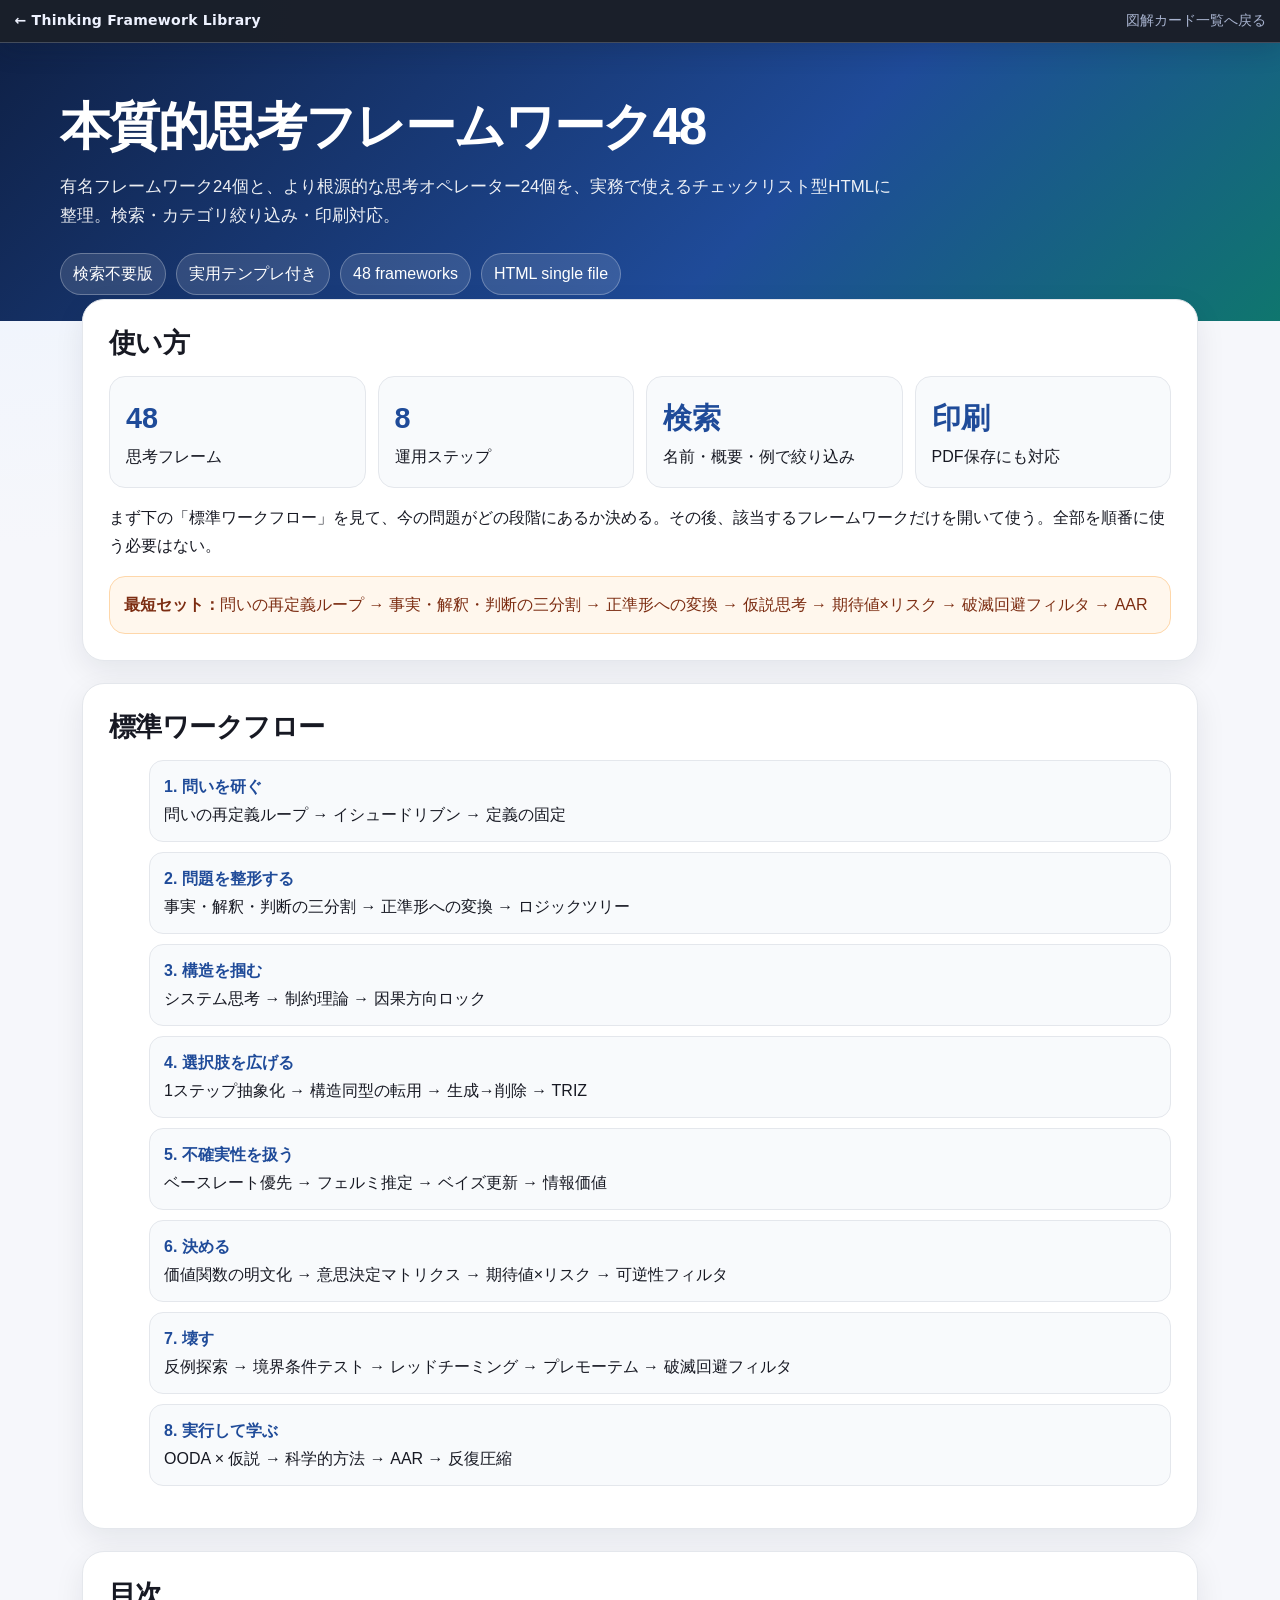
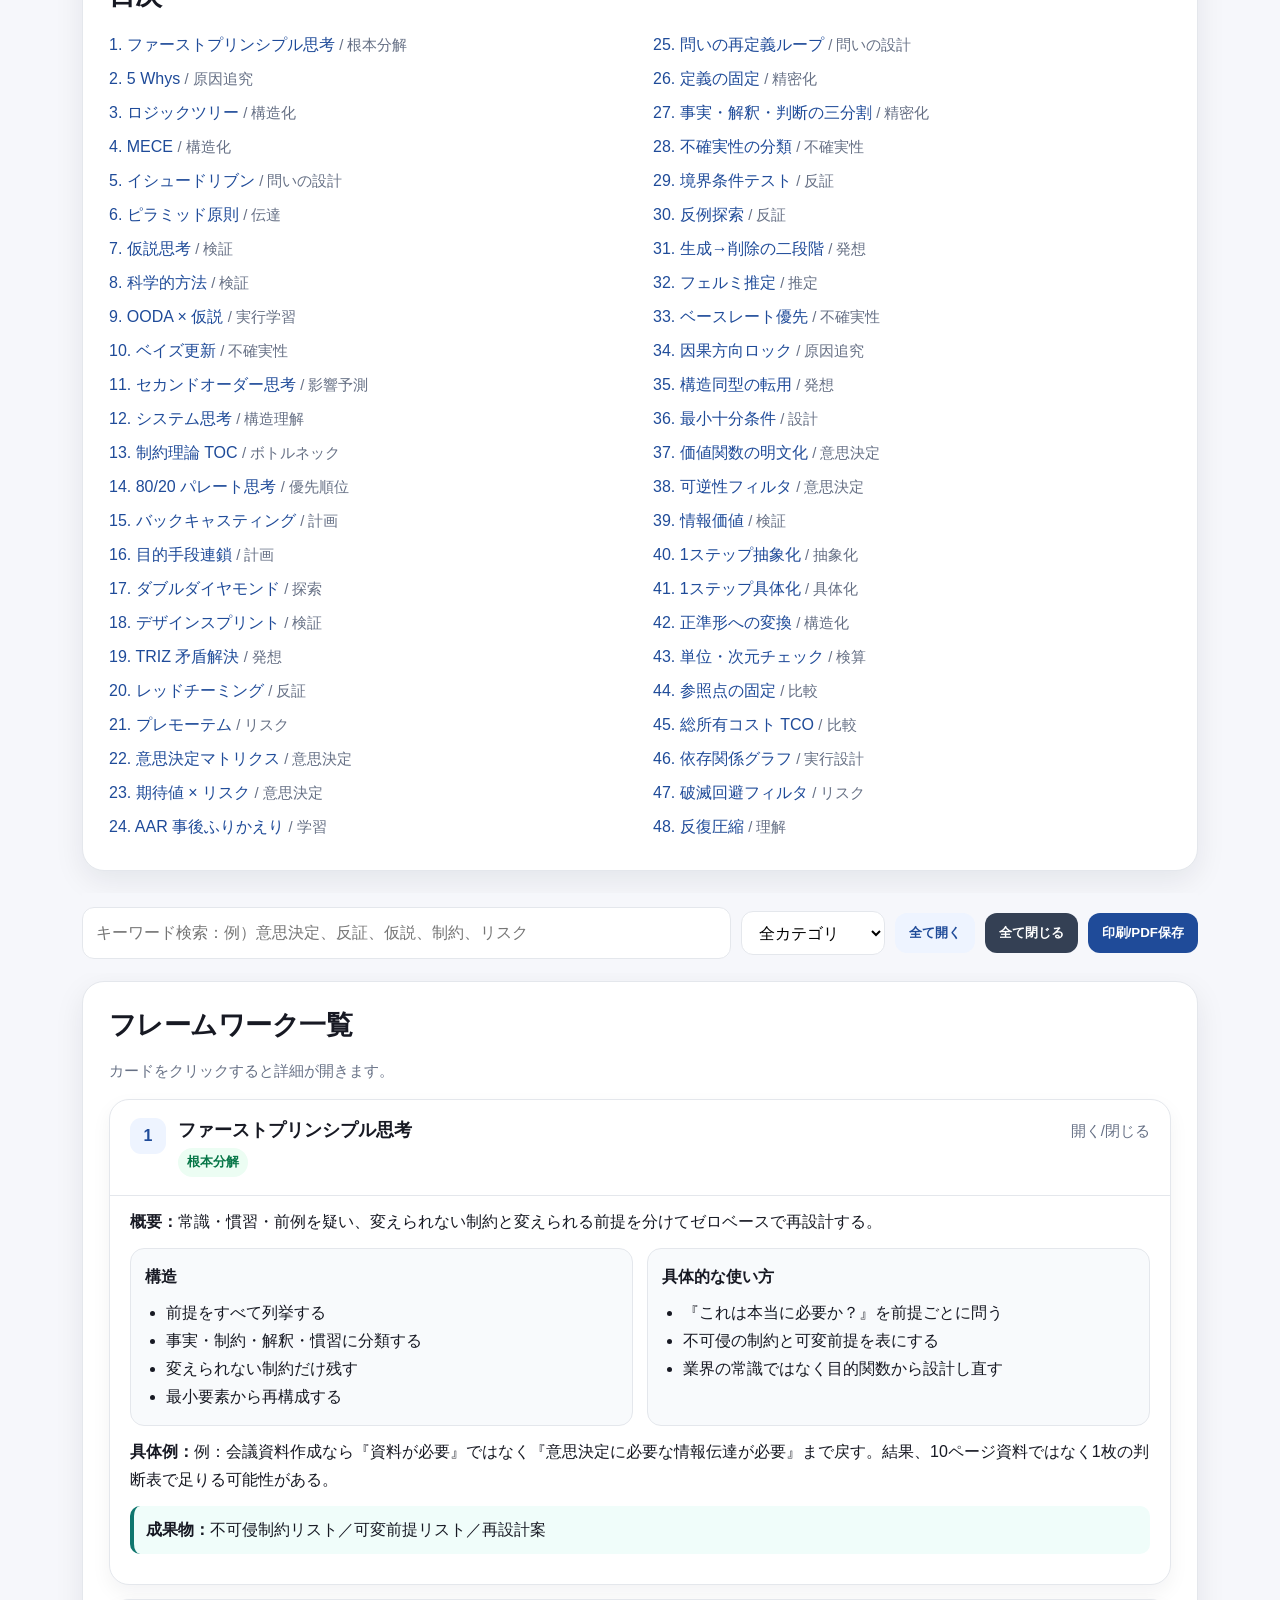
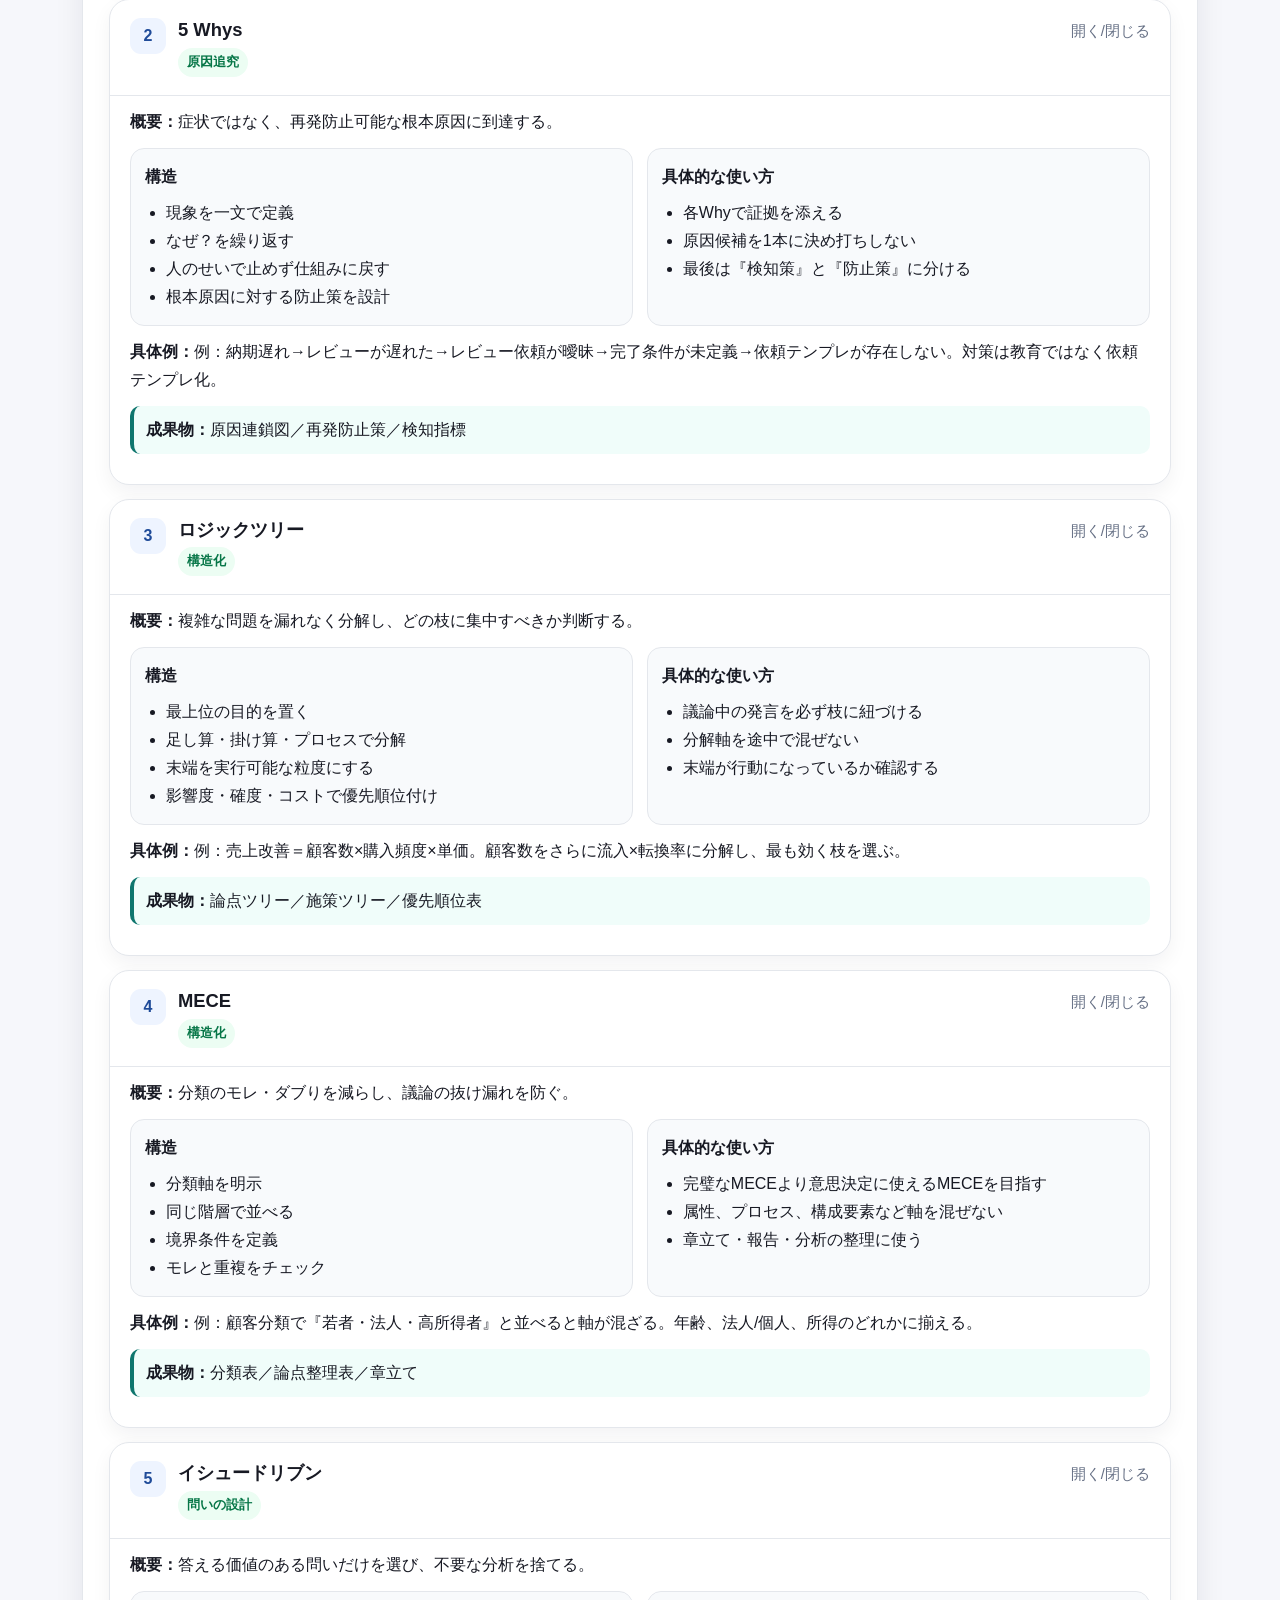
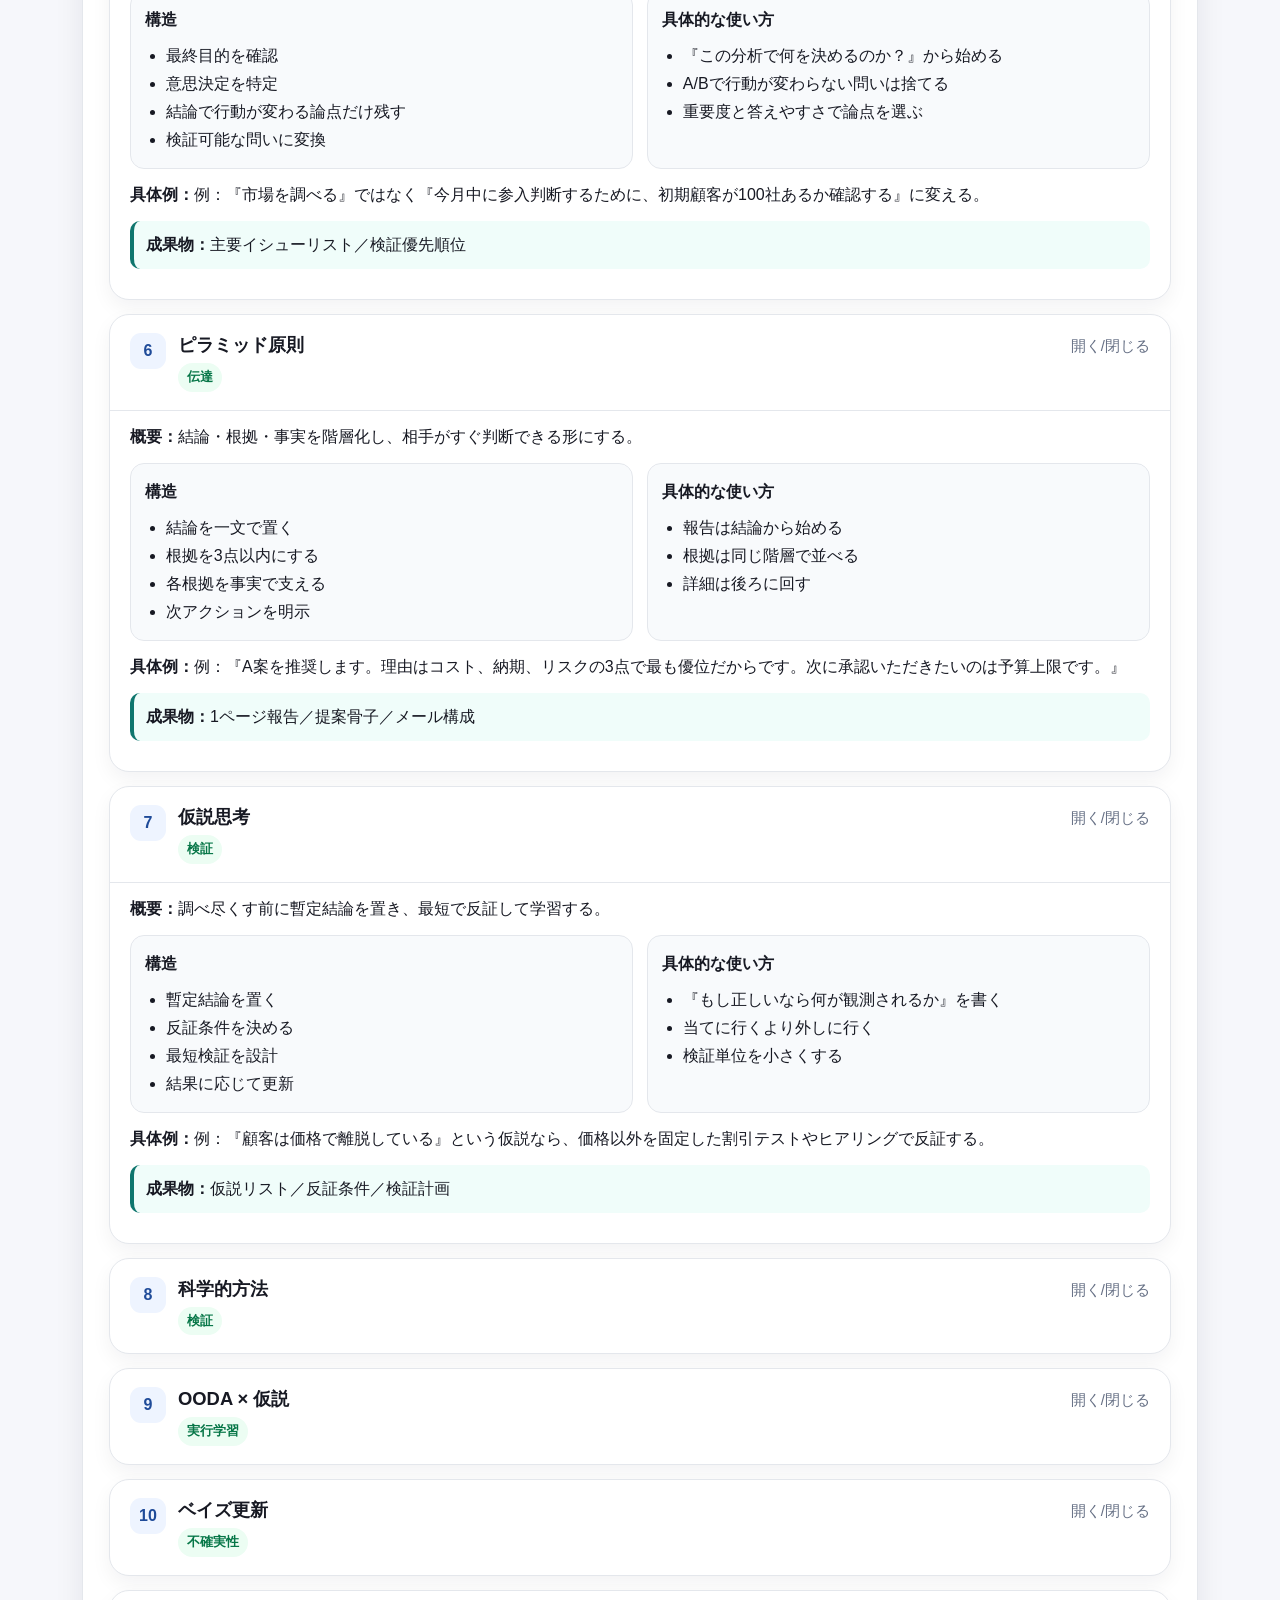
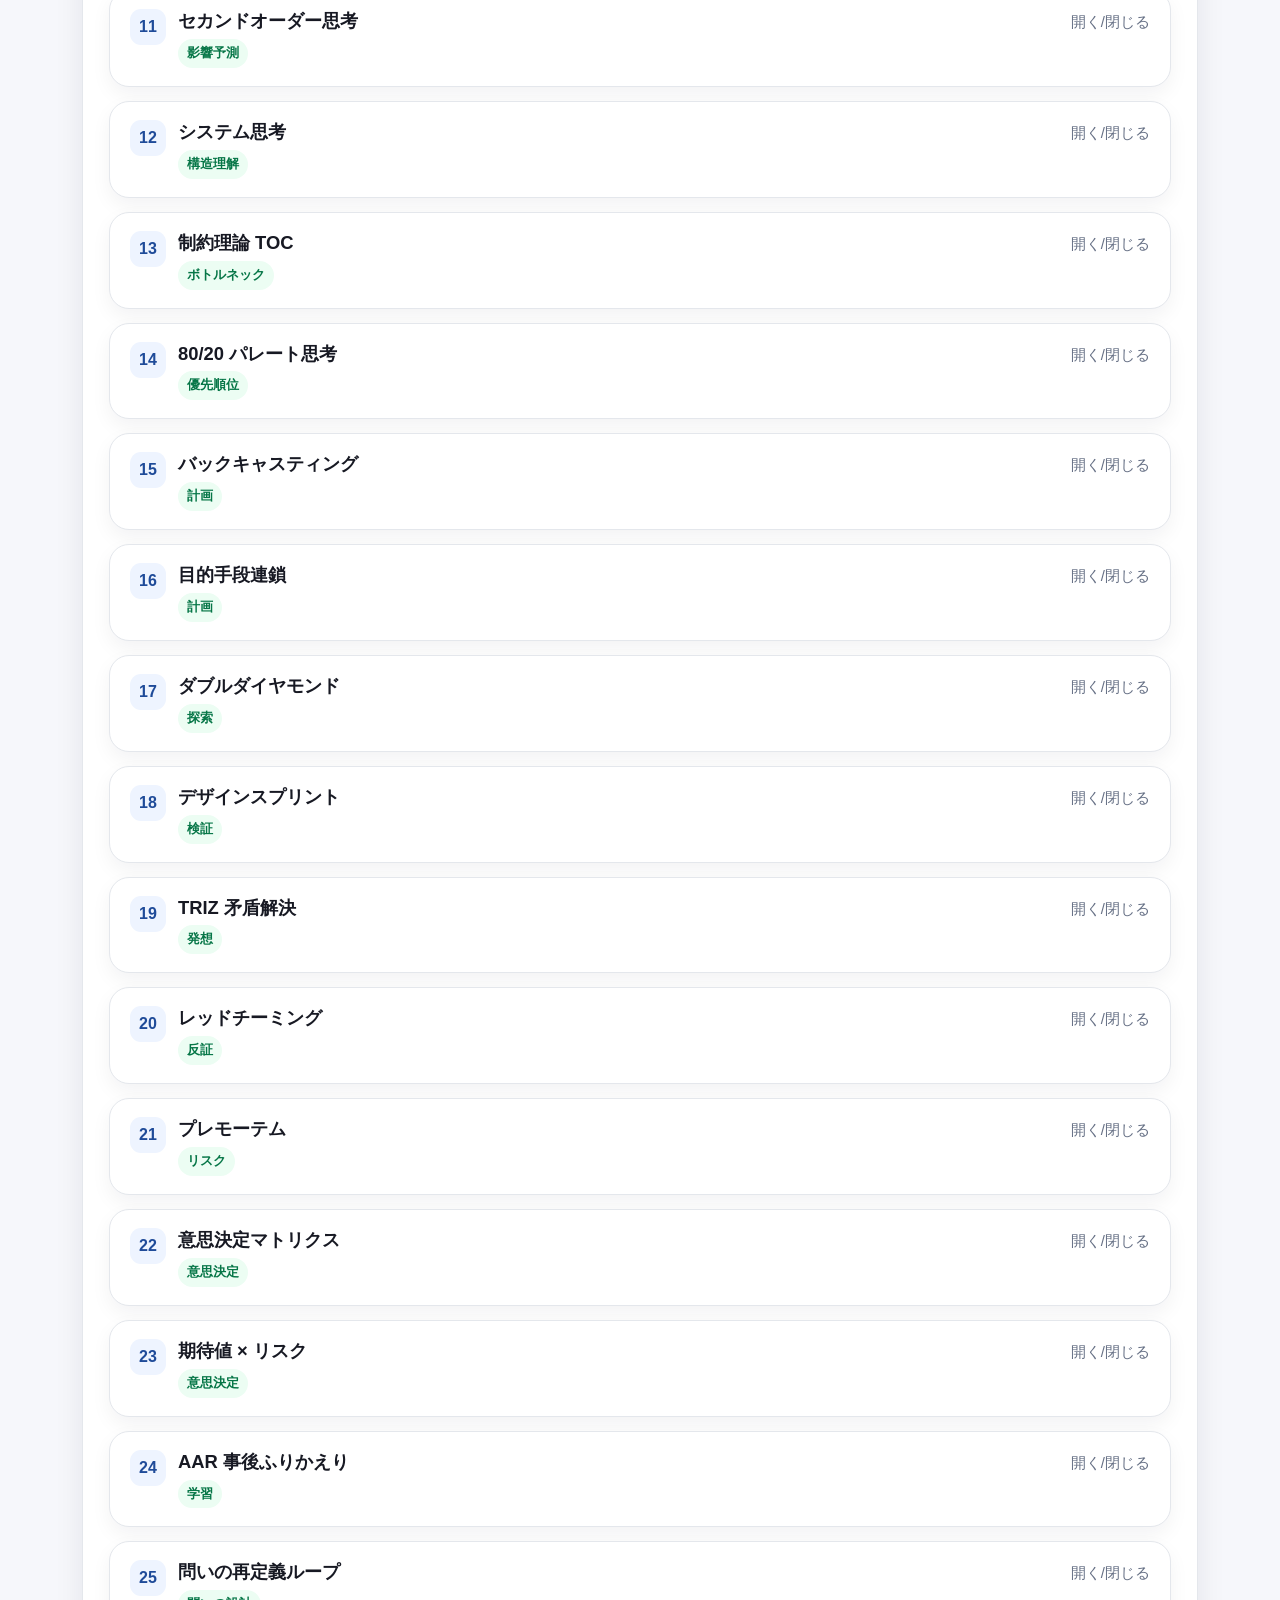
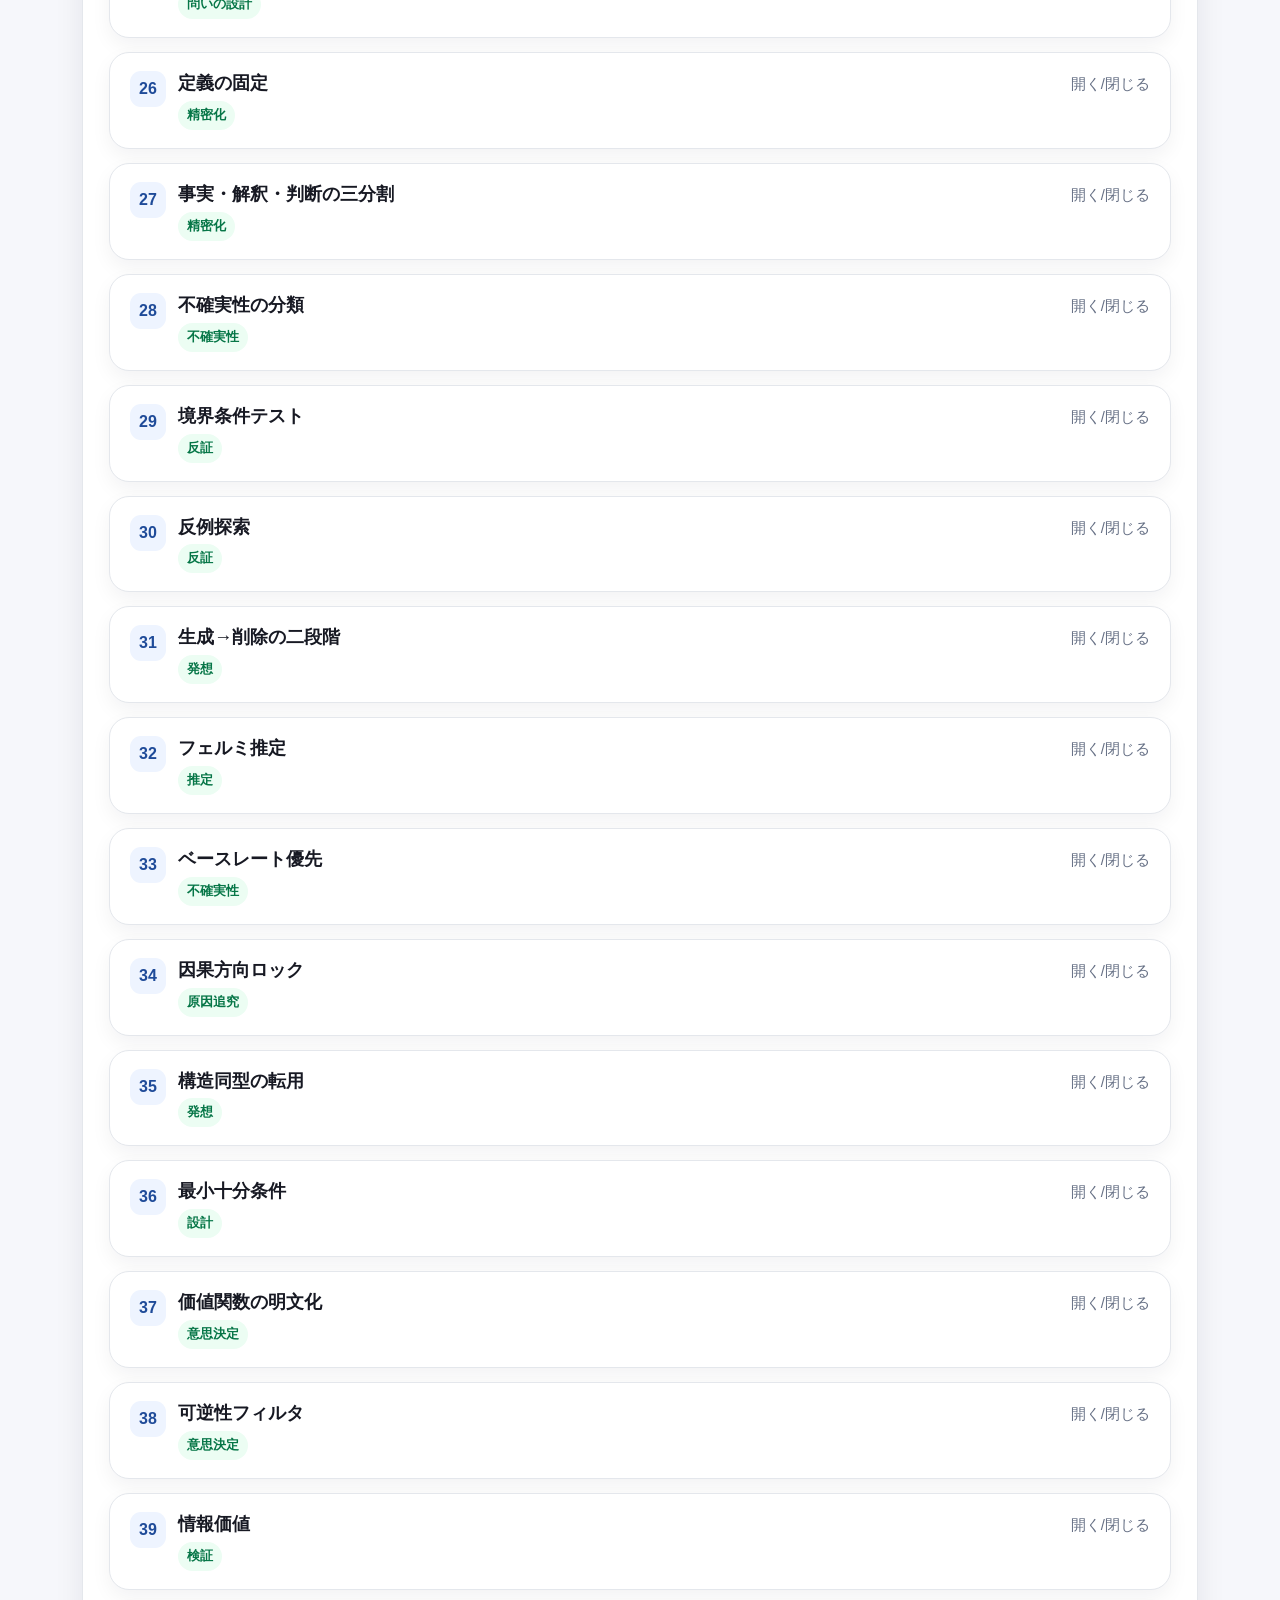
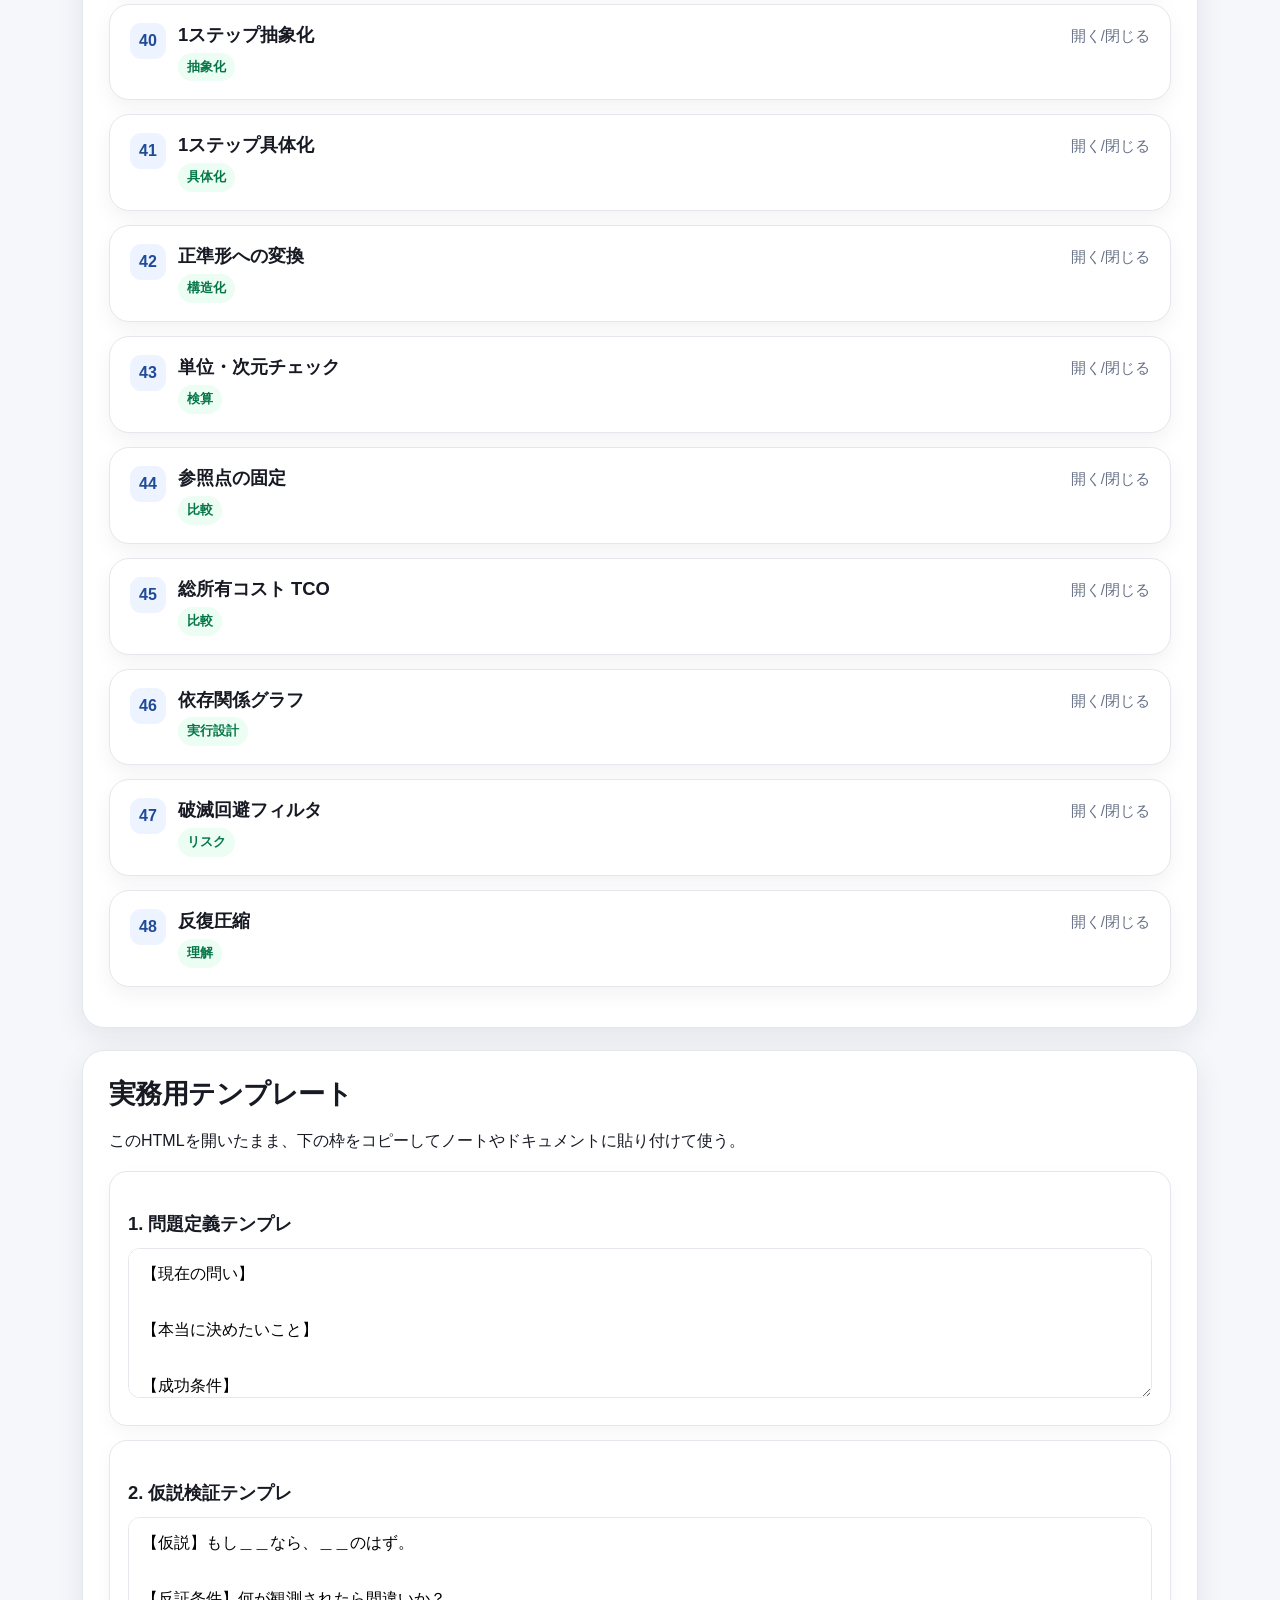
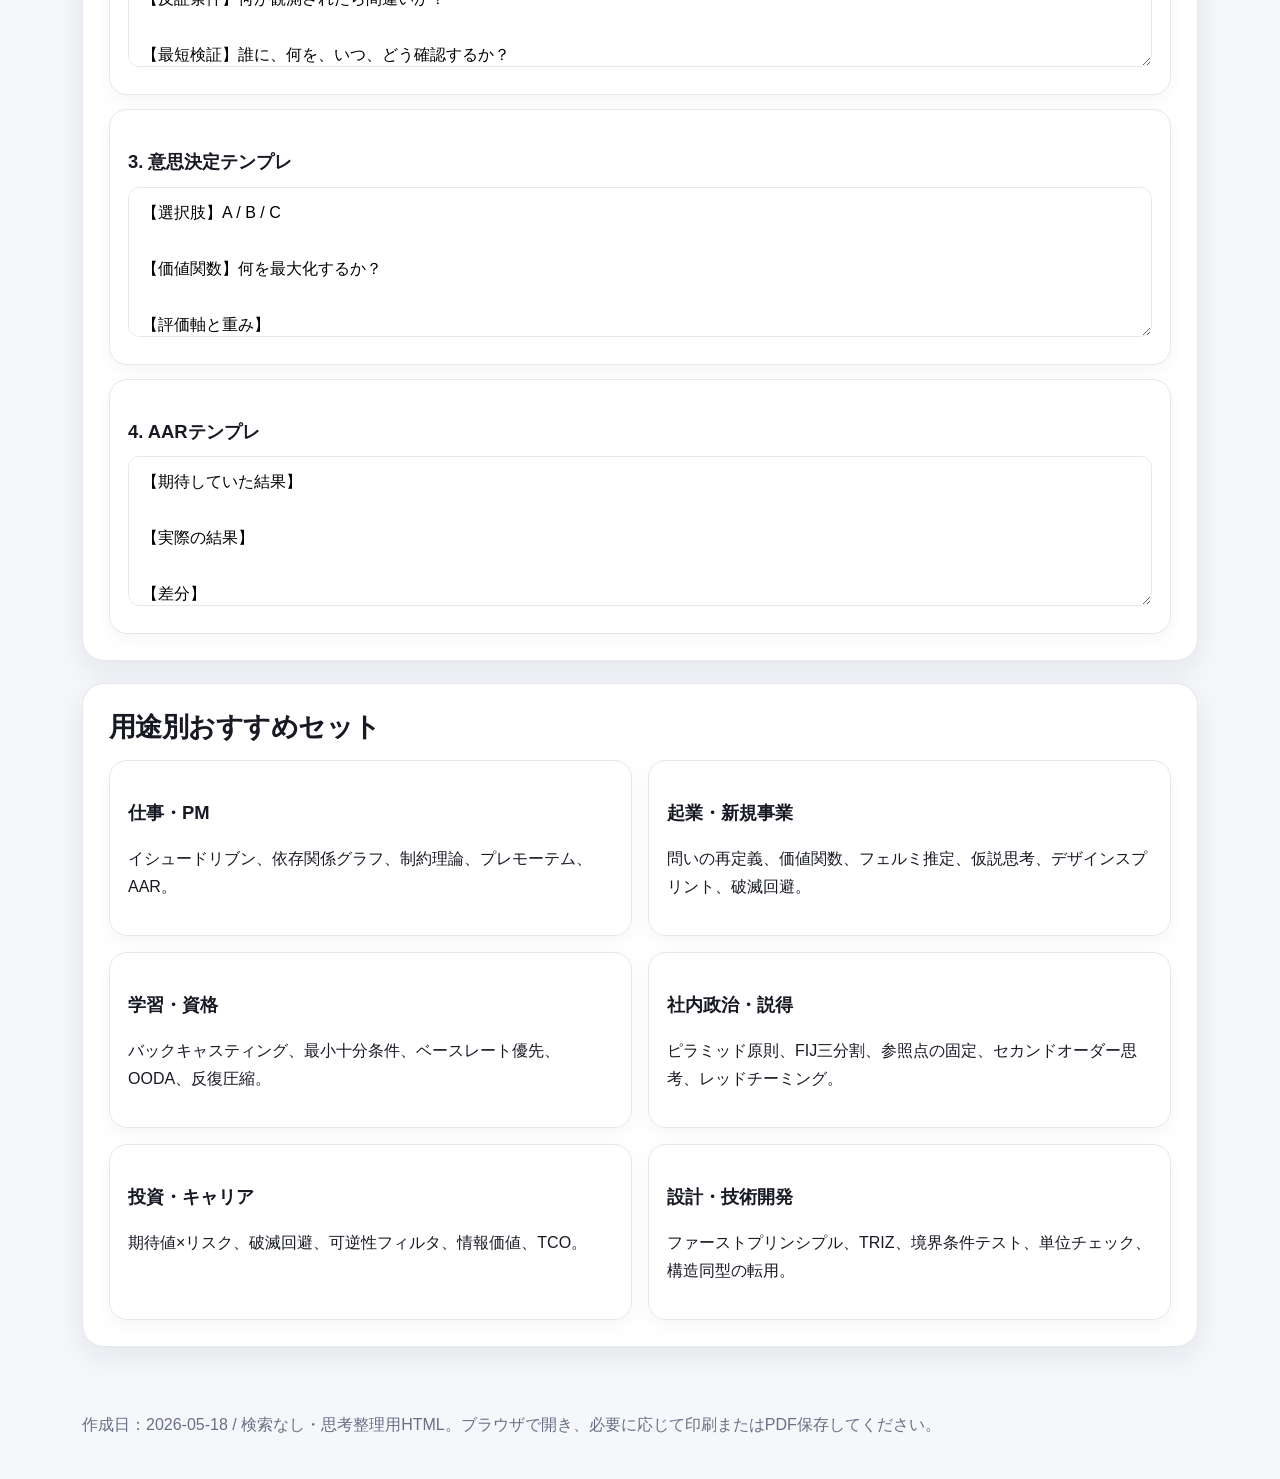
==== commit fa2072d7: "Add portal backlinks to framework pages" ====
--- a/preview (1).html
+++ b/preview (1).html
@@ -96,8 +96,21 @@
   a { color:inherit; text-decoration:none; }
 }
 </style>
+
+<!-- Thinking Framework Library portal link styles -->
+<style>
+.tfl-portal-link{position:sticky;top:0;z-index:9999;display:flex;align-items:center;justify-content:space-between;gap:.75rem;padding:.65rem .9rem;margin:0;background:rgba(12,17,29,.94);color:#eef2ff;border-bottom:1px solid rgba(148,163,184,.35);font-family:system-ui,-apple-system,BlinkMacSystemFont,"Segoe UI",sans-serif;font-size:14px;line-height:1.5;text-decoration:none;box-shadow:0 8px 24px rgba(15,23,42,.16)}
+.tfl-portal-link strong{font-weight:800;letter-spacing:.02em}
+.tfl-portal-link span{color:#a8b3cf}
+.tfl-portal-link:focus-visible{outline:3px solid #60a5fa;outline-offset:-3px}
+@media (max-width:640px){.tfl-portal-link{align-items:flex-start;flex-direction:column;font-size:13px}}
+@media print{.tfl-portal-link{display:none}}
+</style>
+<!-- /Thinking Framework Library portal link styles -->
 </head>
 <body>
+<a class="tfl-portal-link" href="index.html" aria-label="Thinking Framework Library ポータルへ戻る"><strong>← Thinking Framework Library</strong><span>図解カード一覧へ戻る</span></a>
+
 <header>
   <div class="header-inner">
     <h1>本質的思考フレームワーク48</h1>
